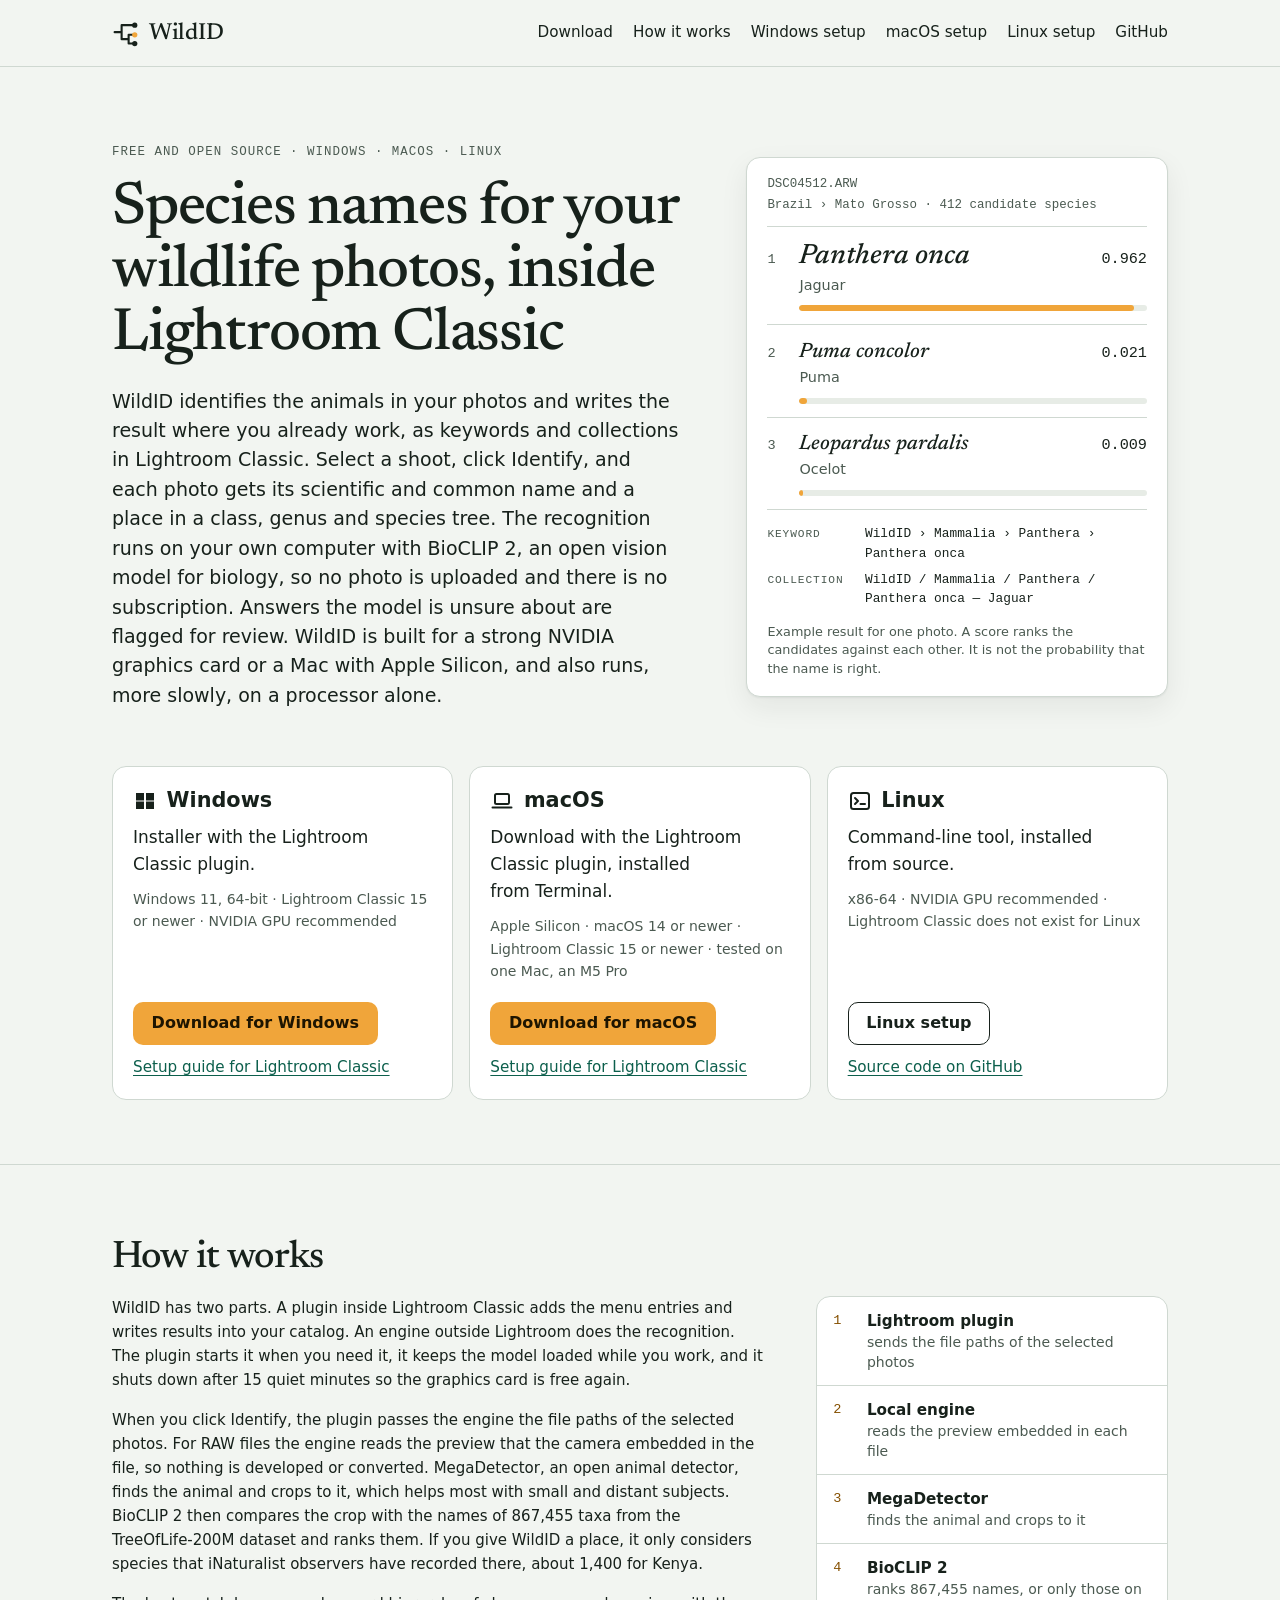
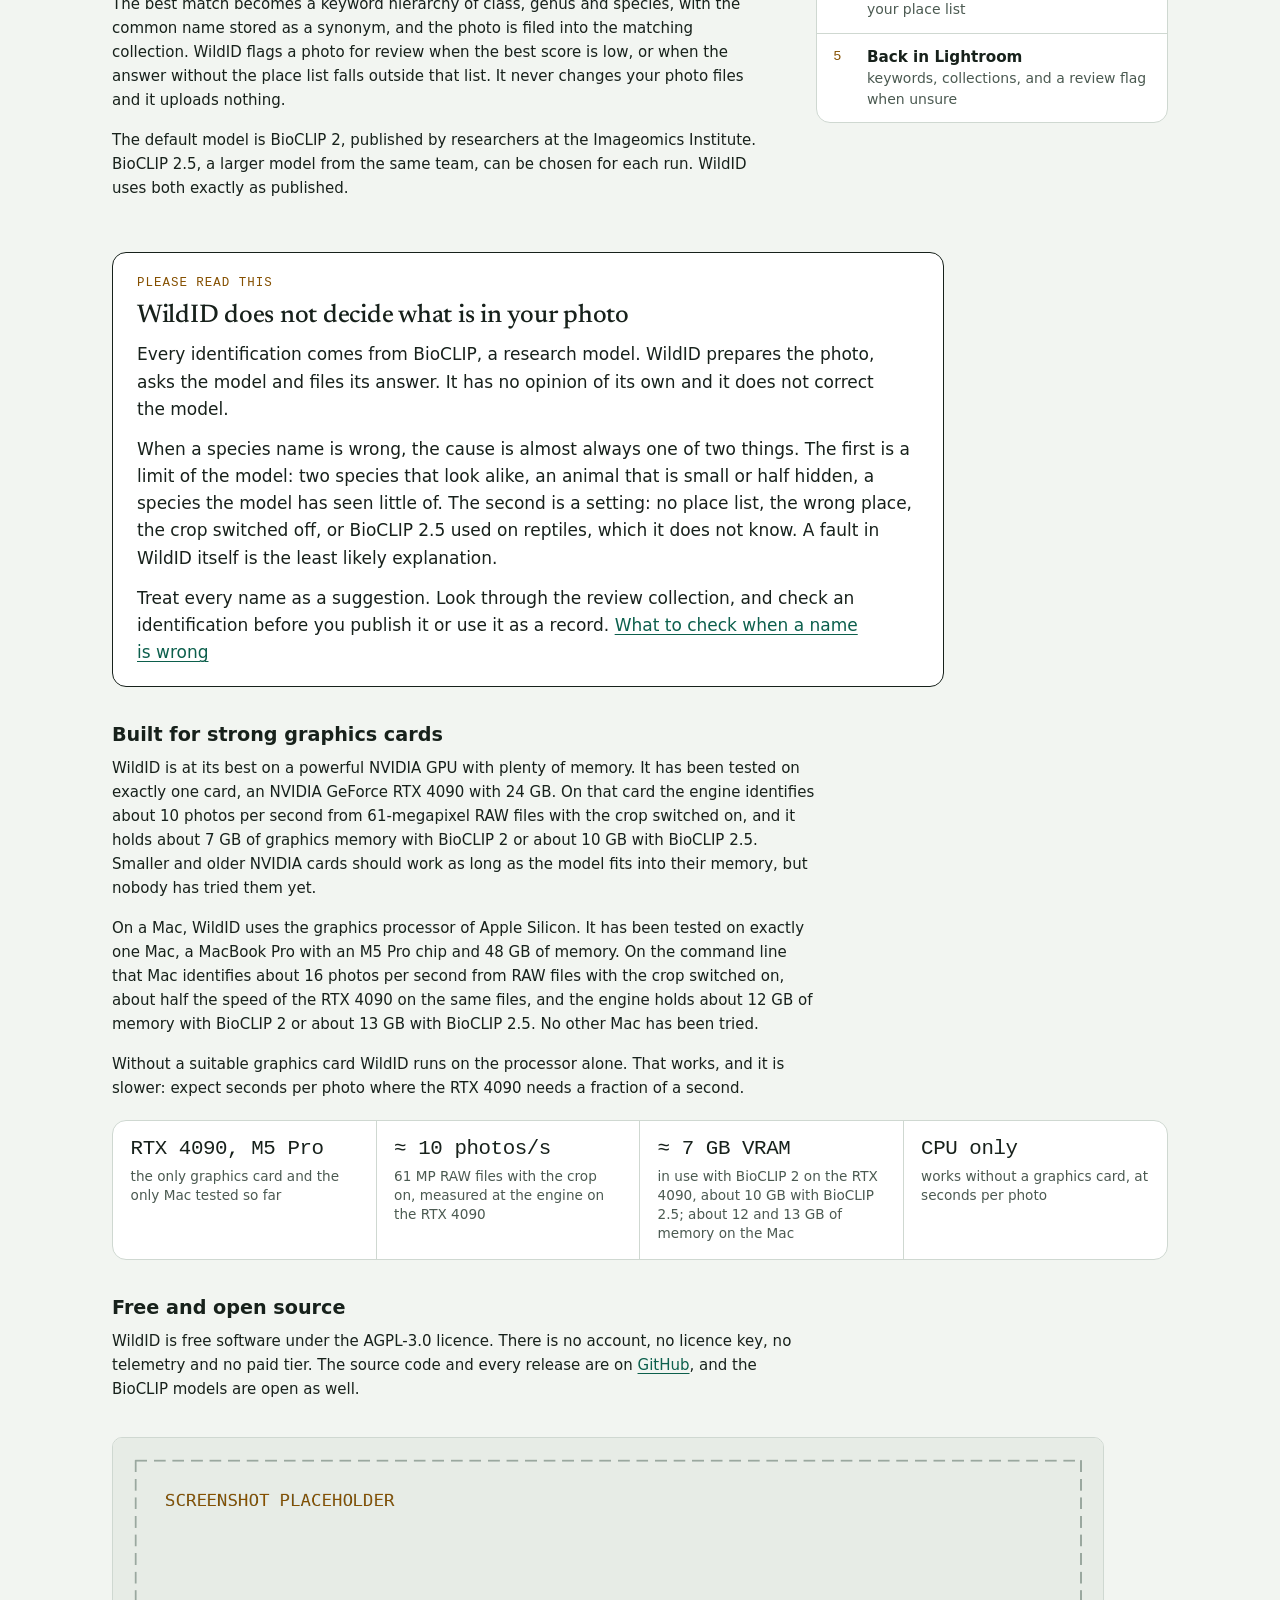
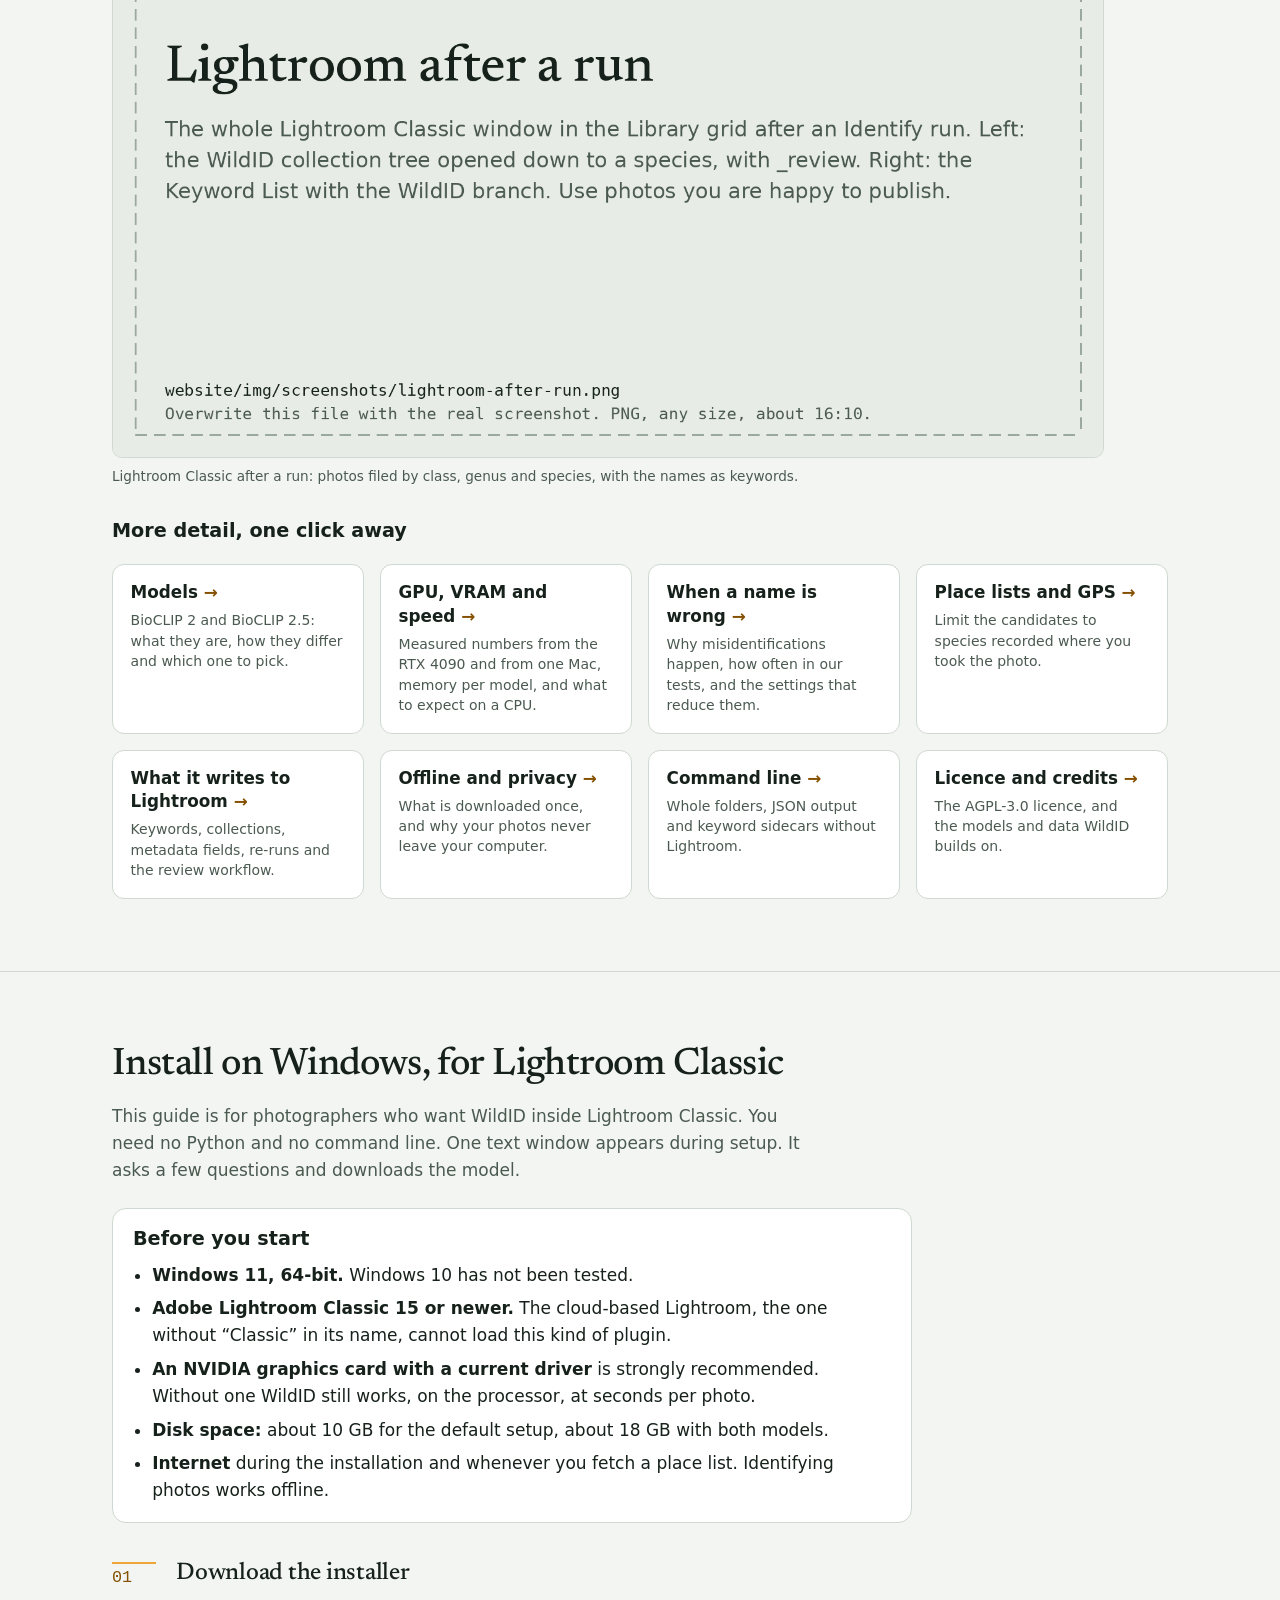
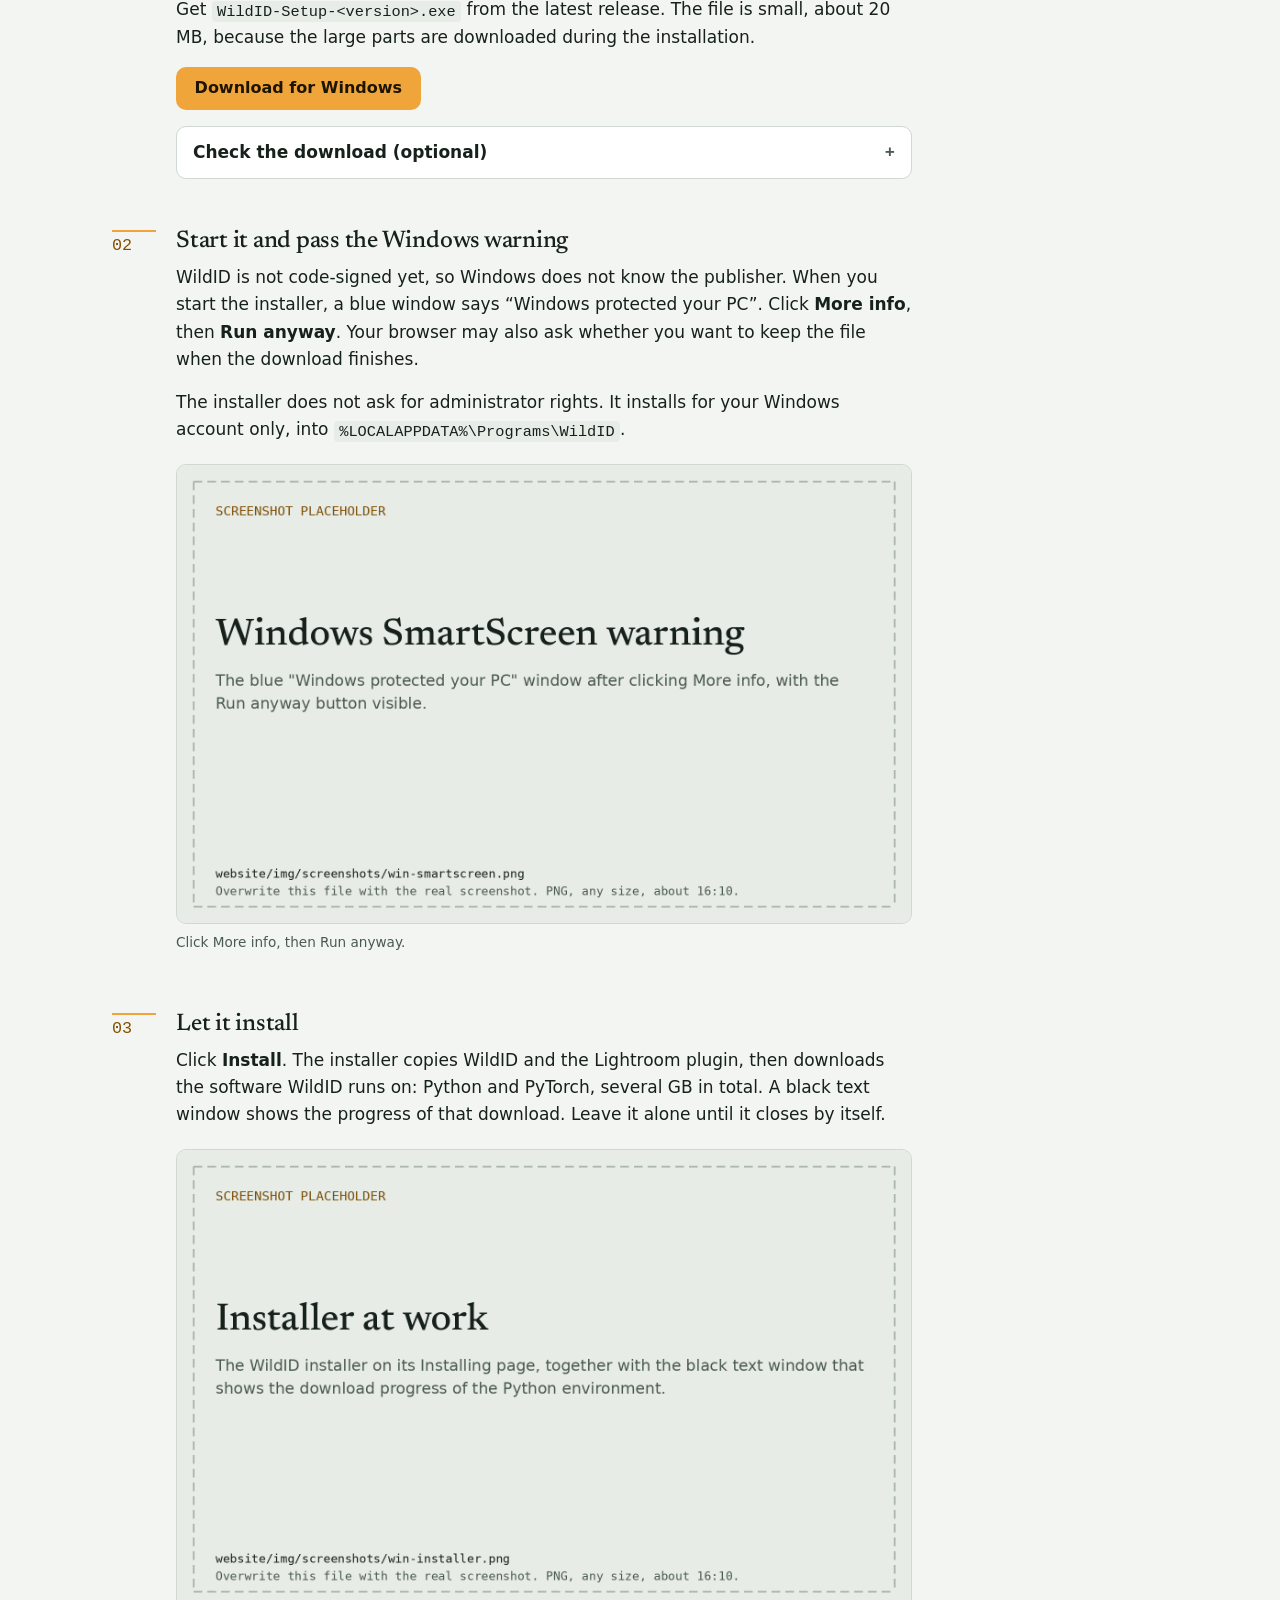
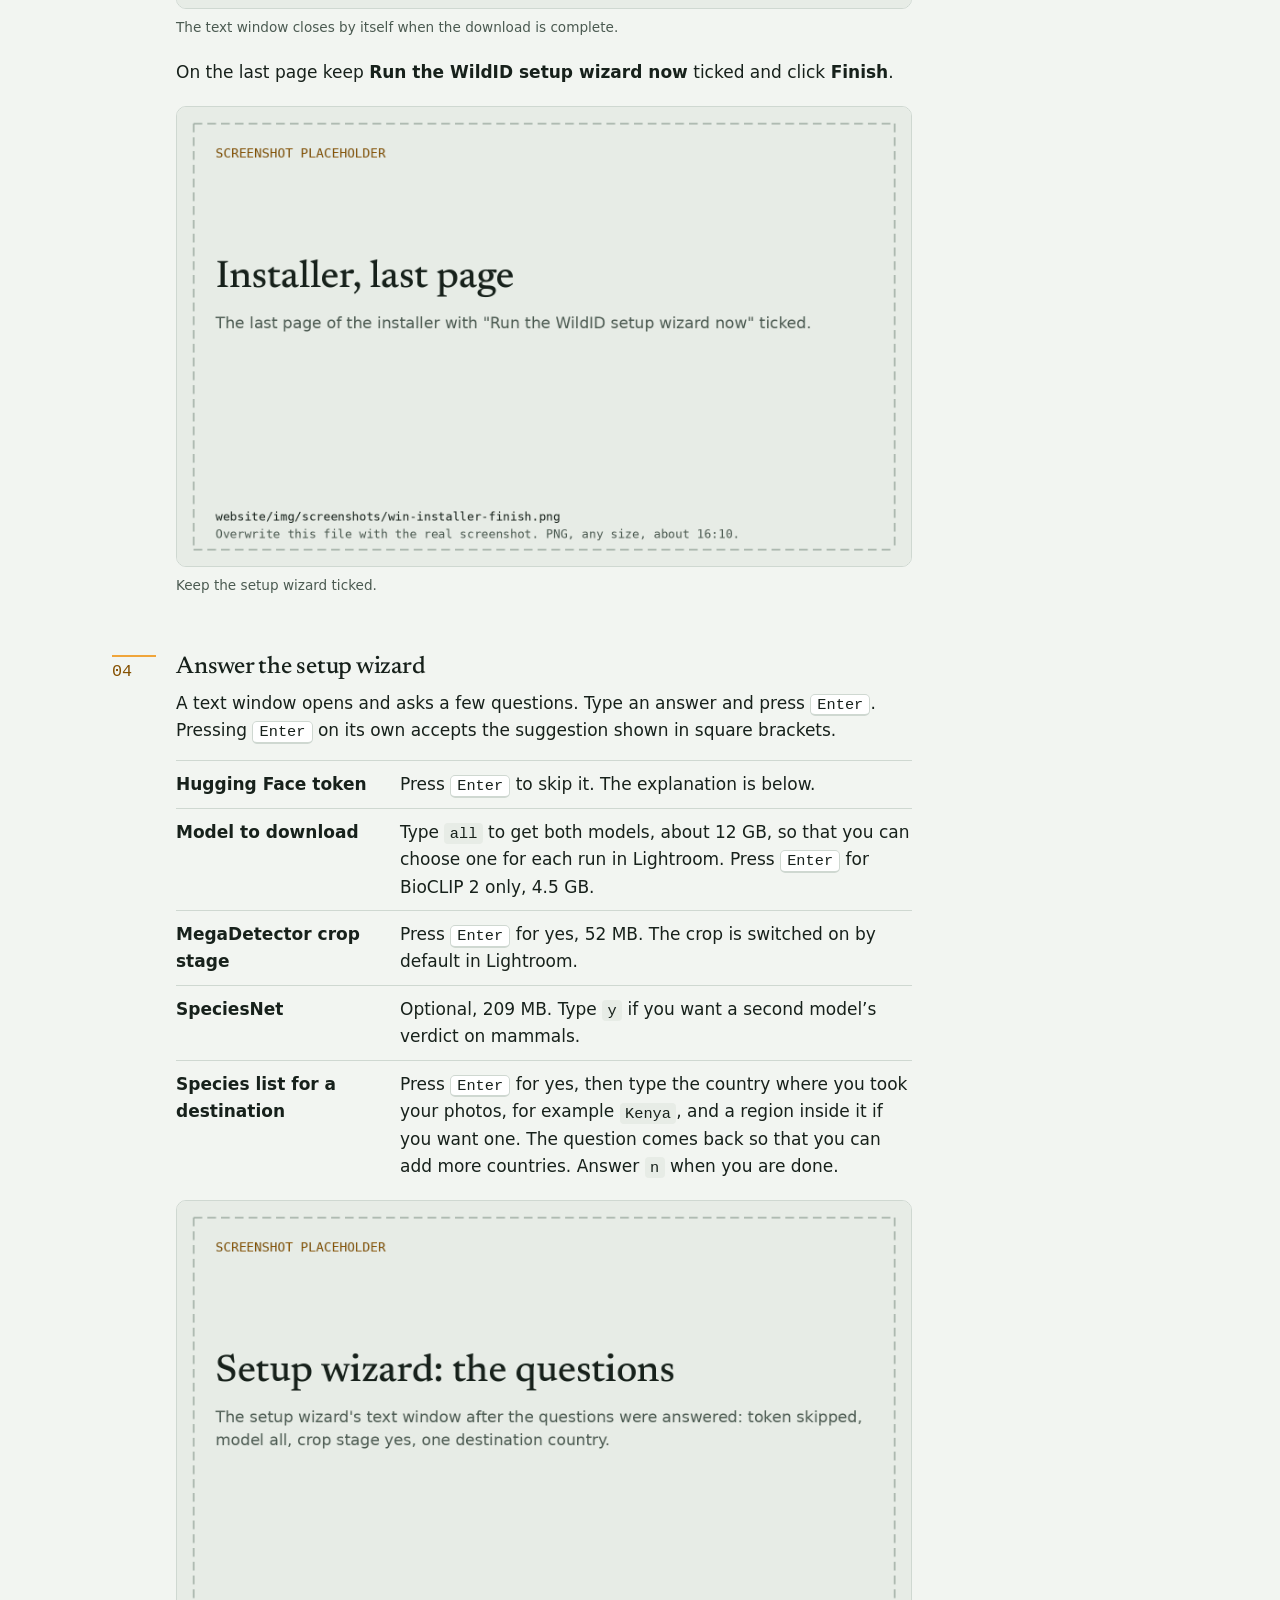
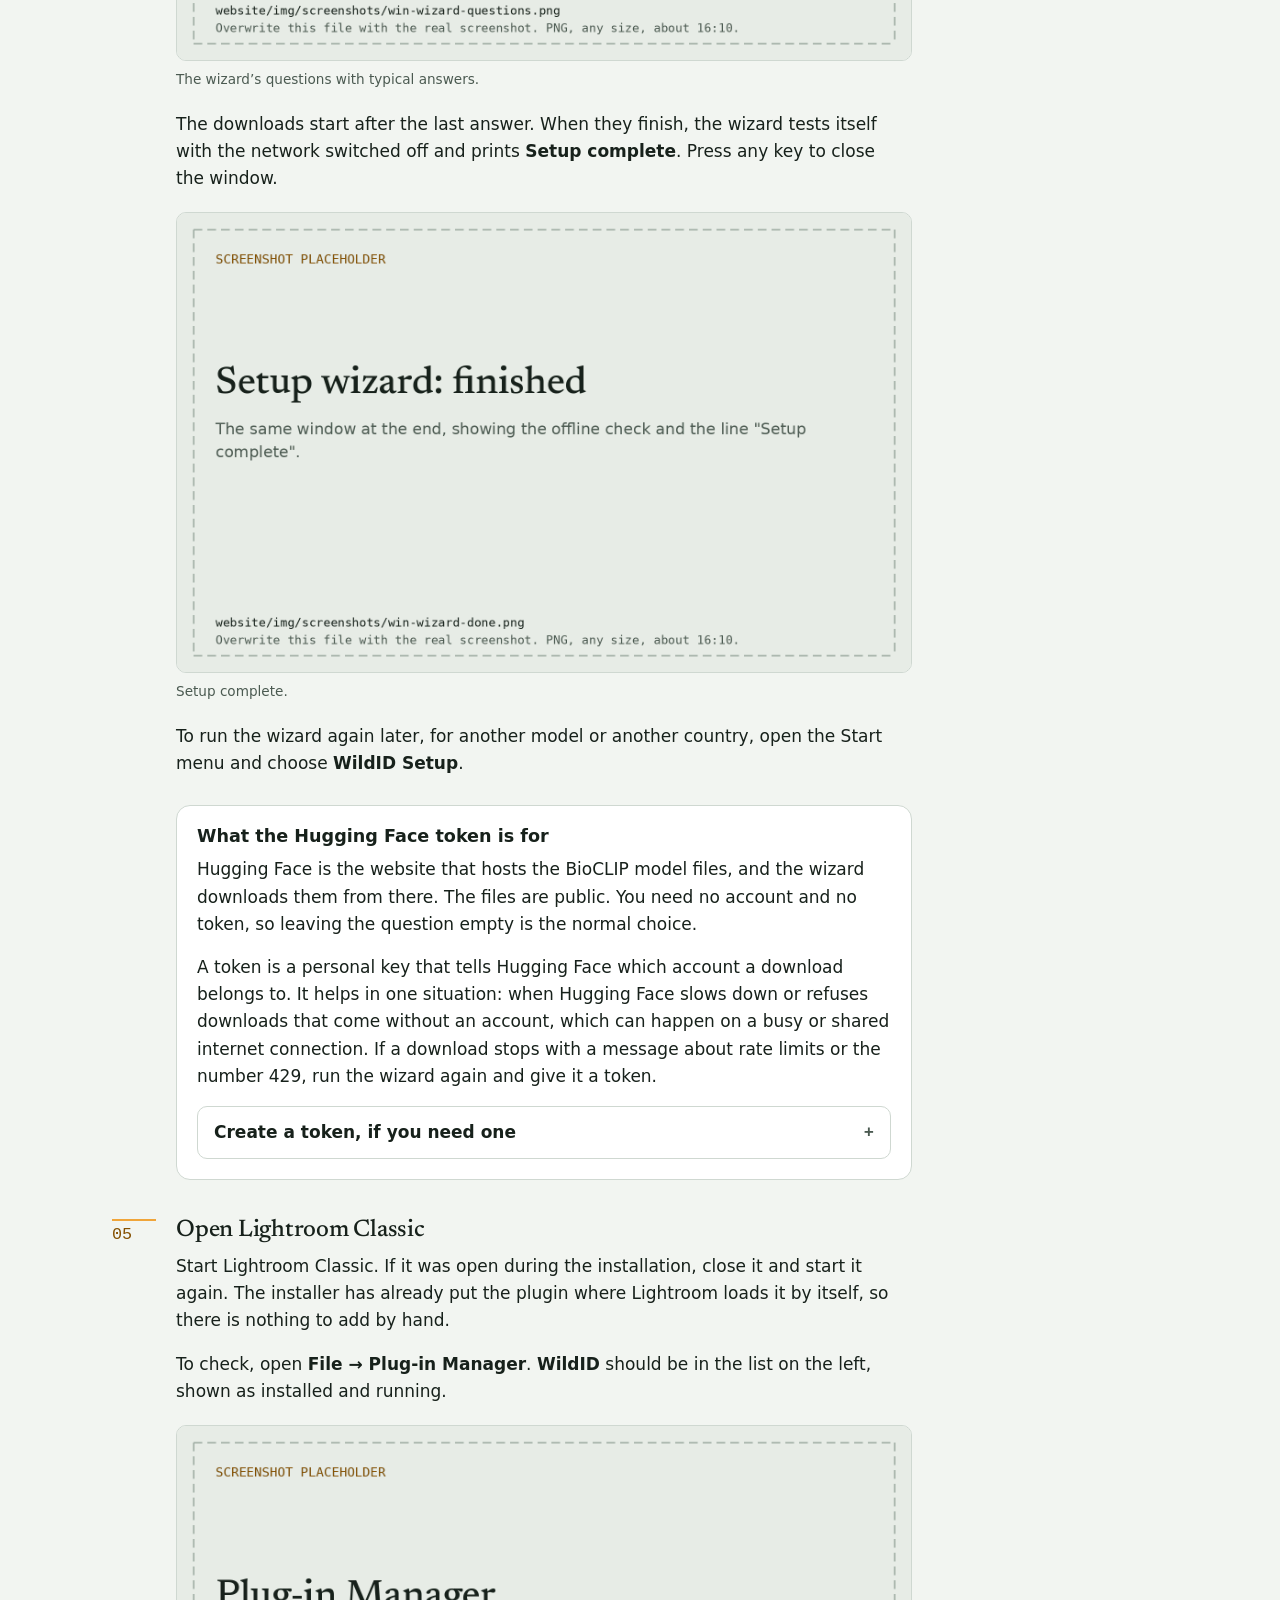
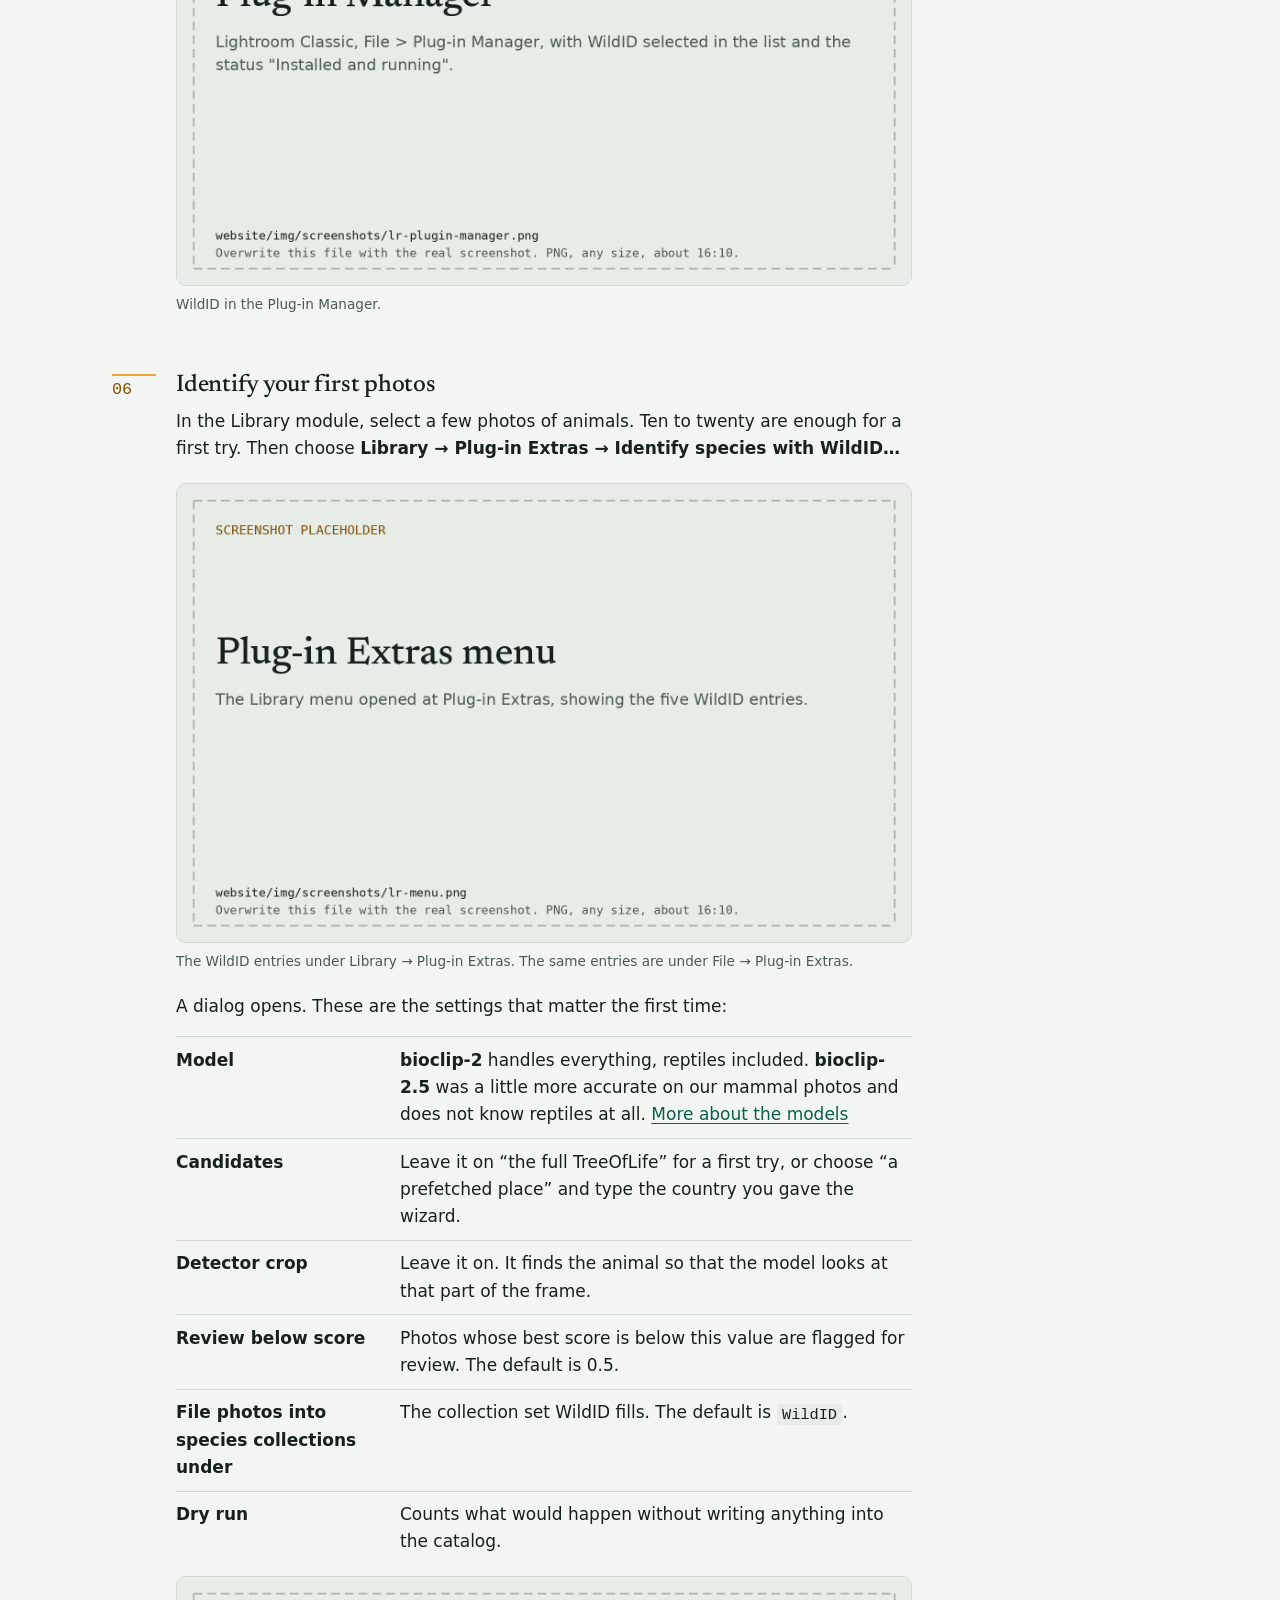
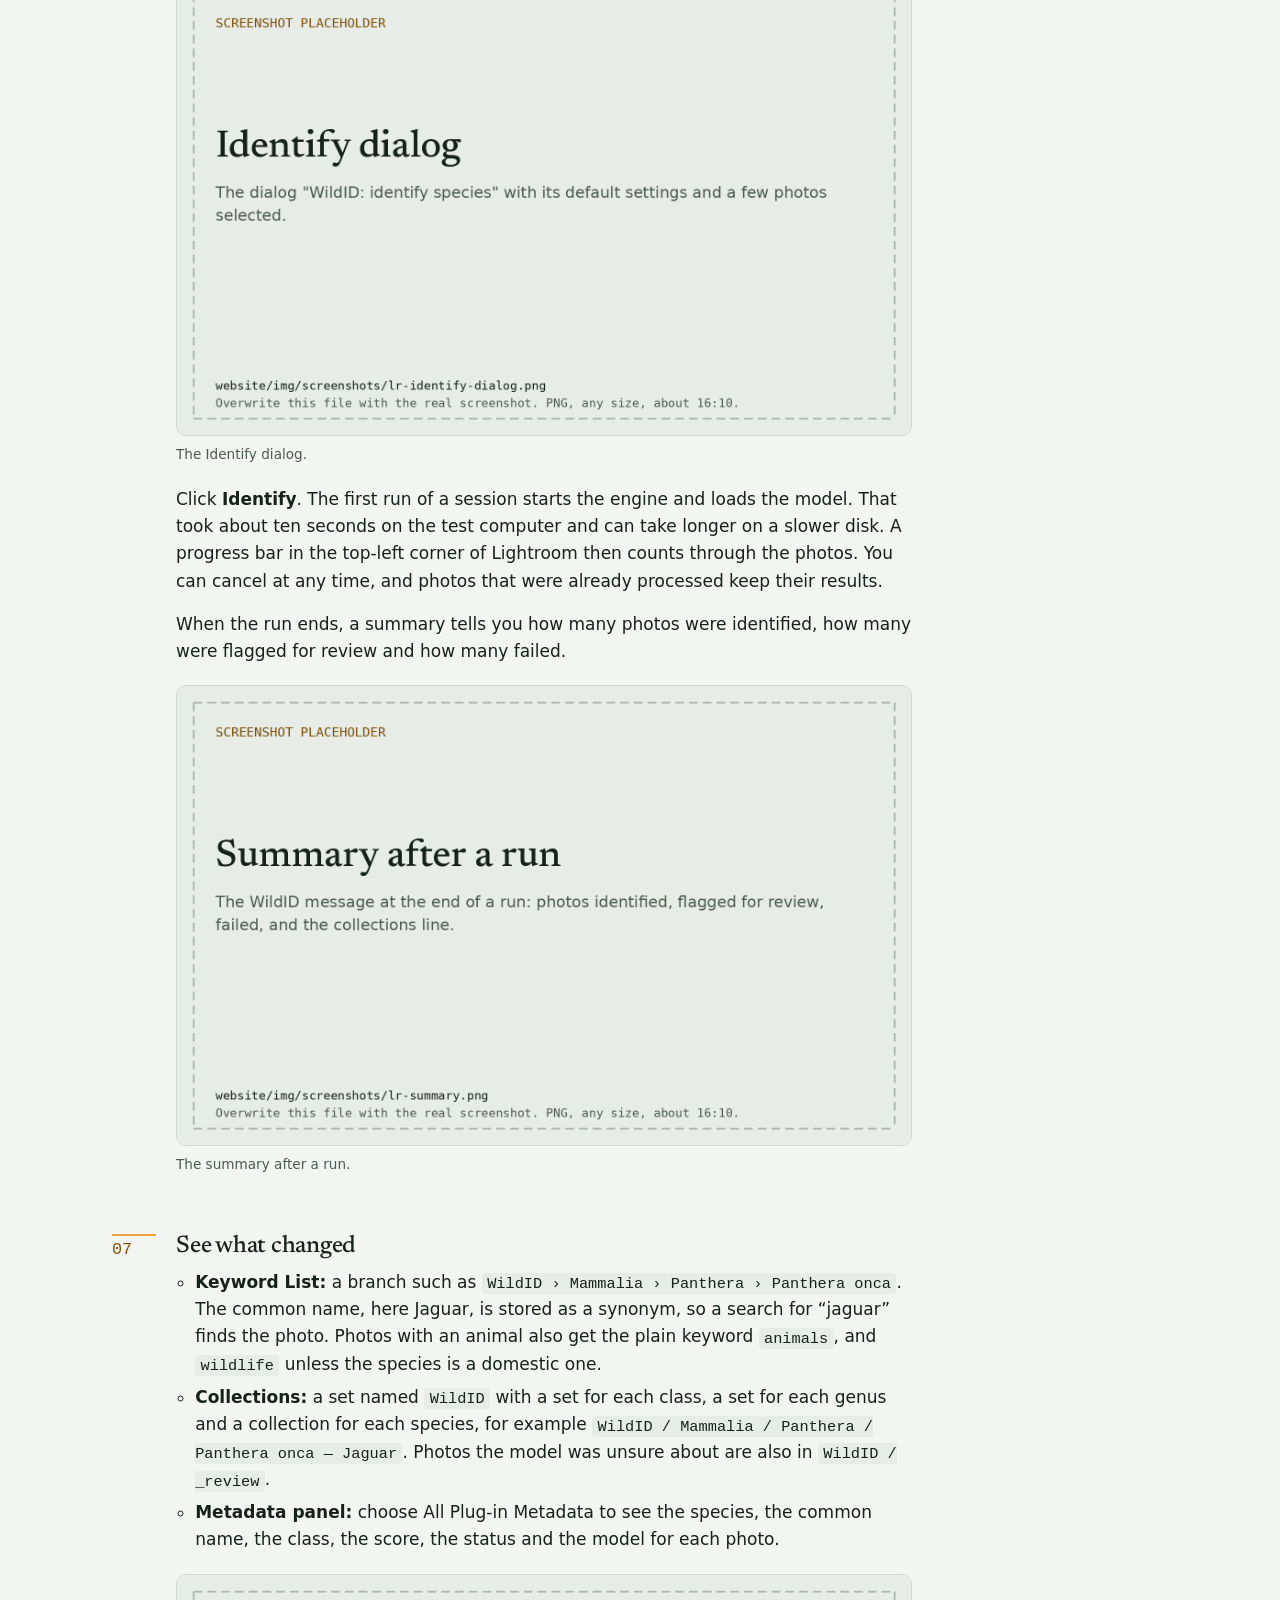
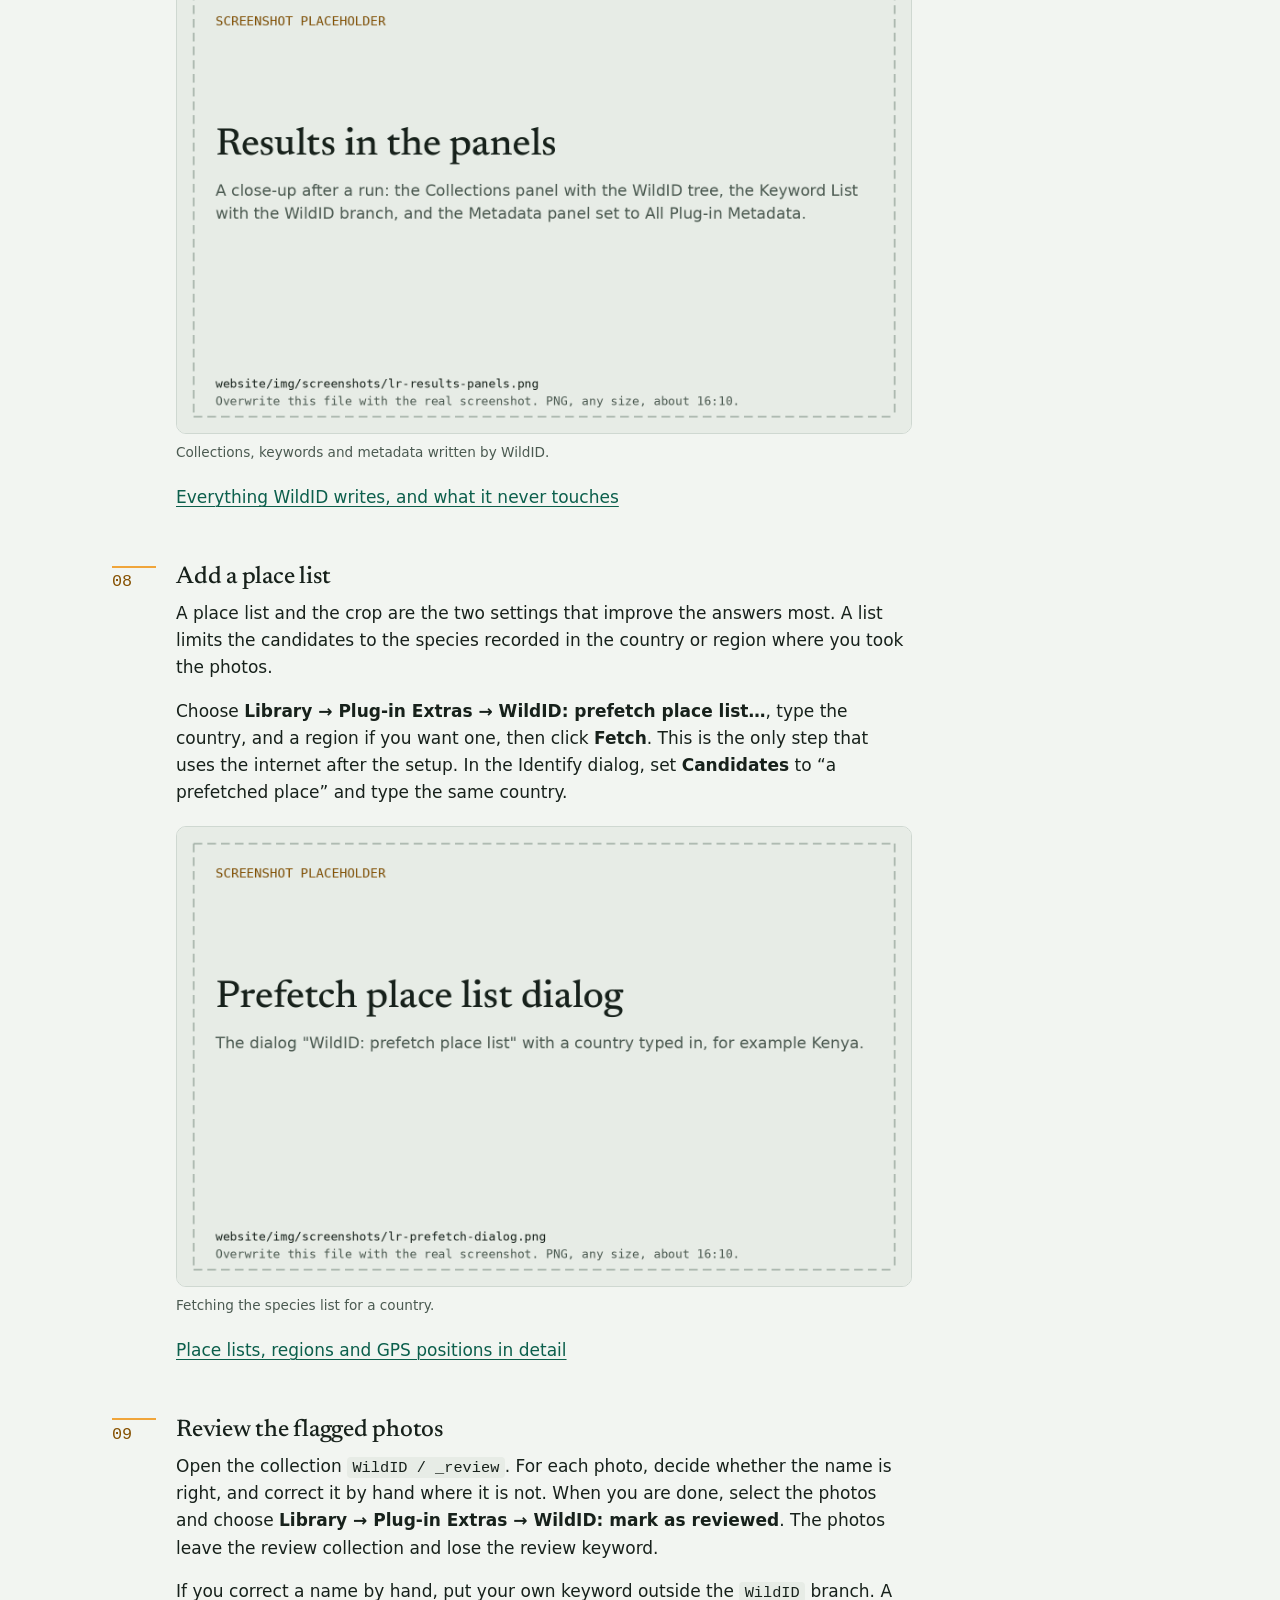
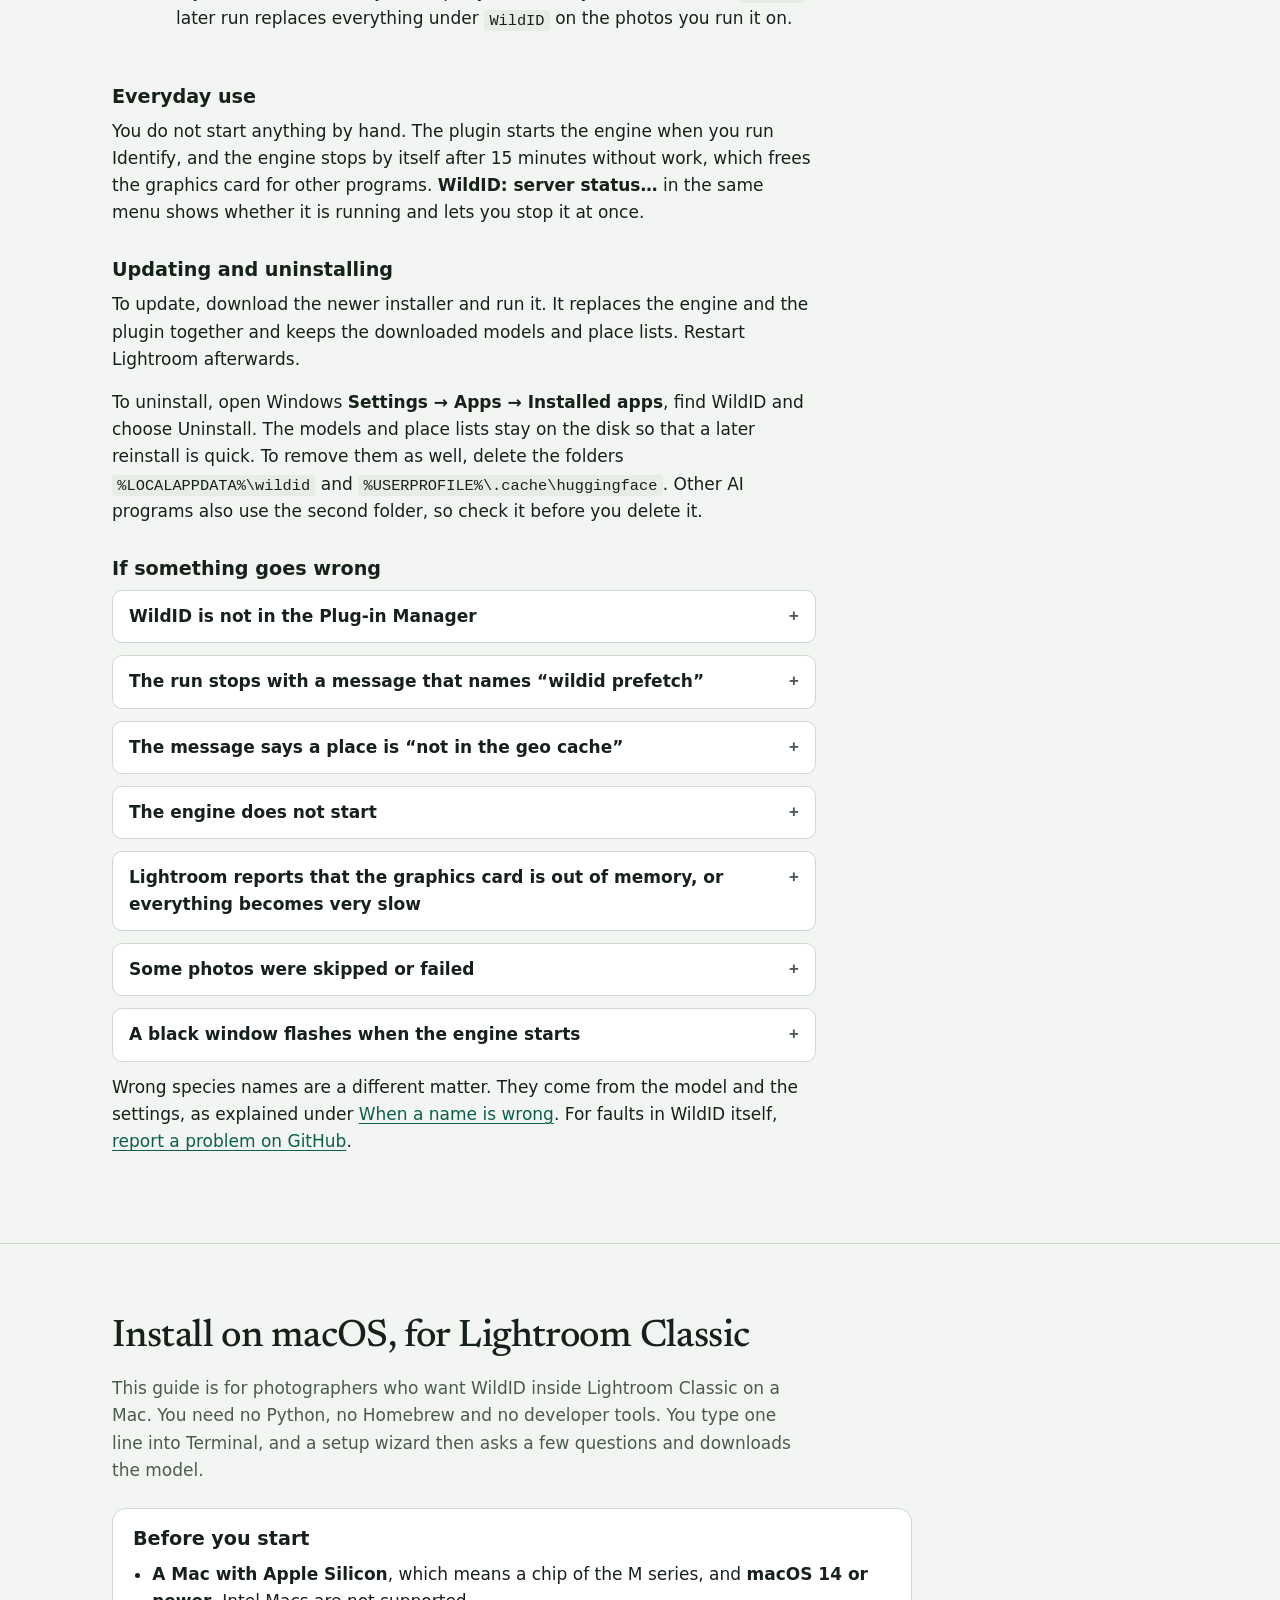
==== website/index.html @ 6bb0a6fd "First commit: WildID 0.3.1 Species identification for wildlife photos, running on the user's own com" ====
<!doctype html>
<html lang="en-GB">
<head>
<meta charset="utf-8">
<meta name="viewport" content="width=device-width, initial-scale=1, viewport-fit=cover">
<title>WildID: AI species identification for Lightroom Classic</title>
<meta name="description" content="Free, open-source plugin that names the animals in your wildlife photos inside Lightroom Classic. BioCLIP 2 runs on your own GPU. For Windows, macOS and Linux.">
<link rel="canonical" href="https://WILDID-SITE-URL.invalid/">
<meta name="theme-color" content="#f2f5f1" media="(prefers-color-scheme: light)">
<meta name="theme-color" content="#101512" media="(prefers-color-scheme: dark)">
<meta property="og:type" content="website">
<meta property="og:site_name" content="WildID">
<meta property="og:title" content="WildID: species names for your wildlife photos, inside Lightroom Classic">
<meta property="og:description" content="Free, open-source plugin that names the animals in your wildlife photos inside Lightroom Classic. BioCLIP 2 runs on your own GPU. For Windows, macOS and Linux.">
<meta property="og:url" content="https://WILDID-SITE-URL.invalid/">
<meta property="og:image" content="https://WILDID-SITE-URL.invalid/img/og-image.png">
<meta property="og:image:width" content="1200">
<meta property="og:image:height" content="630">
<meta property="og:image:alt" content="WildID: species names for your wildlife photos, inside Lightroom Classic">
<meta name="twitter:card" content="summary_large_image">
<link rel="icon" href="favicon.svg" type="image/svg+xml">
<link rel="preload" href="fonts/newsreader-latin-500-normal.woff2" as="font" type="font/woff2" crossorigin>
<link rel="stylesheet" href="css/site.css">
<script type="application/ld+json">{"@context":"https://schema.org","@type":"SoftwareApplication","name":"WildID","description":"Free, open-source plugin that names the animals in your wildlife photos inside Lightroom Classic. BioCLIP 2 runs on your own GPU. For Windows, macOS and Linux.","url":"https://WILDID-SITE-URL.invalid/","image":"https://WILDID-SITE-URL.invalid/img/og-image.png","applicationCategory":"MultimediaApplication","applicationSubCategory":"Plug-in for Adobe Lightroom Classic","operatingSystem":"Windows 11, macOS 14 or newer on Apple Silicon, Linux","softwareRequirements":"Adobe Lightroom Classic 15 or newer for the plug-in. On a PC an NVIDIA graphics card is recommended. A Mac needs Apple Silicon.","offers":{"@type":"Offer","price":"0","priceCurrency":"USD"},"isAccessibleForFree":true,"license":"https://www.gnu.org/licenses/agpl-3.0.html","downloadUrl":"https://github.com/Trogious/wildid/releases/latest","sameAs":"https://github.com/Trogious/wildid"}</script>
</head>
<body>
<a class="skip" href="#main">Skip to content</a>
<header class="site-header">
  <div class="wrap">
    <a class="brand" href="index.html" aria-label="WildID home">
      <svg viewBox="0 0 32 32" aria-hidden="true" focusable="false"><g fill="none" stroke="currentColor" stroke-width="2.4" stroke-linecap="round" stroke-linejoin="round"><path d="M3 15h8M11 7v16M11 7h14M11 23h8M19 18v10M19 18h6M19 28h6"/></g><circle cx="26" cy="7" r="3" fill="currentColor"/><circle class="tip" cx="26" cy="18" r="3"/><circle cx="26" cy="28" r="3" fill="currentColor"/></svg>
      WildID
    </a>
    <nav class="site-nav" aria-label="Main">
      <ul>
        <li><a href="#download">Download</a></li>
        <li><a href="#how-it-works">How it works</a></li>
        <li><a href="#windows-setup">Windows setup</a></li>
        <li><a href="#macos-setup">macOS setup</a></li>
        <li><a href="#linux-setup">Linux setup</a></li>
        <li><a href="https://github.com/Trogious/wildid">GitHub</a></li>
      </ul>
    </nav>
  </div>
</header>
<main id="main">
<section class="hero">
  <div class="wrap hero-grid">
    <div>
      <p class="eyebrow">Free and open source · Windows · macOS · Linux</p>
      <h1>Species names for your wildlife photos, inside Lightroom Classic</h1>
      <p class="lede">WildID identifies the animals in your photos and writes the result where you already work, as keywords and collections in Lightroom Classic. Select a shoot, click Identify, and each photo gets its scientific and common name and a place in a class, genus and species tree. The recognition runs on your own computer with BioCLIP&nbsp;2, an open vision model for biology, so no photo is uploaded and there is no subscription. Answers the model is unsure about are flagged for review. WildID is built for a strong NVIDIA graphics card or a Mac with Apple Silicon, and also runs, more slowly, on a processor alone.</p>
    </div>
    <figure class="plate">
      <div class="plate-head"><span>DSC04512.ARW</span><span>Brazil › Mato Grosso · 412 candidate species</span></div>
      <ol>
        <li><span class="rank">1</span><span class="taxon"><i class="binomial">Panthera onca</i><span class="common">Jaguar</span></span><span class="score">0.962</span><span class="bar" aria-hidden="true"><span style="--v:0.962"></span></span></li>
        <li><span class="rank">2</span><span class="taxon"><i class="binomial">Puma concolor</i><span class="common">Puma</span></span><span class="score">0.021</span><span class="bar" aria-hidden="true"><span style="--v:0.021"></span></span></li>
        <li><span class="rank">3</span><span class="taxon"><i class="binomial">Leopardus pardalis</i><span class="common">Ocelot</span></span><span class="score">0.009</span><span class="bar" aria-hidden="true"><span style="--v:0.009"></span></span></li>
      </ol>
      <dl class="paths">
        <div><dt>Keyword</dt><dd>WildID › Mammalia › Panthera › Panthera onca</dd></div>
        <div><dt>Collection</dt><dd>WildID / Mammalia / Panthera / Panthera onca — Jaguar</dd></div>
      </dl>
      <figcaption>Example result for one photo. A score ranks the candidates against each other. It is not the probability that the name is right.</figcaption>
    </figure>
  </div>
</section>

<section class="downloads" id="download" aria-labelledby="download-h">
  <div class="wrap">
    <h2 id="download-h" class="visually-hidden">Download WildID</h2>
    <div class="os-grid">
      <article class="os-card">
        <h3><svg viewBox="0 0 24 24" aria-hidden="true" focusable="false"><path fill="currentColor" d="M3 4h8v7.5H3zM13 4h8v7.5h-8zM3 12.5h8V20H3zM13 12.5h8V20h-8z"/></svg>Windows</h3>
        <p>Installer with the Lightroom Classic plugin.</p>
        <p class="meta">Windows 11, 64-bit · Lightroom Classic 15 or newer · NVIDIA GPU recommended</p>
        <p class="actions"><a class="btn btn-primary" href="https://github.com/Trogious/wildid/releases/latest">Download for Windows</a></p>
        <p class="also"><a href="#windows-setup">Setup guide for Lightroom Classic</a></p>
      </article>
      <article class="os-card">
        <h3><svg viewBox="0 0 24 24" fill="none" stroke="currentColor" stroke-width="2" stroke-linecap="round" stroke-linejoin="round" aria-hidden="true" focusable="false"><rect x="5" y="5" width="14" height="10" rx="1.5"/><path d="M2.5 18.5h19"/></svg>macOS</h3>
        <p>Download with the Lightroom Classic plugin, installed from Terminal.</p>
        <p class="meta">Apple Silicon · macOS 14 or newer · Lightroom Classic 15 or newer · tested on one Mac, an M5 Pro</p>
        <p class="actions"><a class="btn btn-primary" href="https://github.com/Trogious/wildid/releases/latest">Download for macOS</a></p>
        <p class="also"><a href="#macos-setup">Setup guide for Lightroom Classic</a></p>
      </article>
      <article class="os-card">
        <h3><svg viewBox="0 0 24 24" fill="none" stroke="currentColor" stroke-width="2" stroke-linecap="round" stroke-linejoin="round" aria-hidden="true" focusable="false"><rect x="3" y="4" width="18" height="16" rx="2.5"/><path d="M7 9l3 3-3 3M12.5 15H17"/></svg>Linux</h3>
        <p>Command-line tool, installed from source.</p>
        <p class="meta">x86-64 · NVIDIA GPU recommended · Lightroom Classic does not exist for Linux</p>
        <p class="actions"><a class="btn btn-secondary" href="#linux-setup">Linux setup</a></p>
        <p class="also"><a href="https://github.com/Trogious/wildid">Source code on GitHub</a></p>
      </article>
    </div>
  </div>
</section>

<section class="section" id="how-it-works" aria-labelledby="how-h">
  <div class="wrap">
    <h2 id="how-h">How it works</h2>
    <div class="how-grid">
      <div class="prose small">
        <p>WildID has two parts. A plugin inside Lightroom Classic adds the menu entries and writes results into your catalog. An engine outside Lightroom does the recognition. The plugin starts it when you need it, it keeps the model loaded while you work, and it shuts down after 15 quiet minutes so the graphics card is free again.</p>
        <p>When you click Identify, the plugin passes the engine the file paths of the selected photos. For RAW files the engine reads the preview that the camera embedded in the file, so nothing is developed or converted. MegaDetector, an open animal detector, finds the animal and crops to it, which helps most with small and distant subjects. BioCLIP&nbsp;2 then compares the crop with the names of 867,455 taxa from the TreeOfLife-200M dataset and ranks them. If you give WildID a place, it only considers species that iNaturalist observers have recorded there, about 1,400 for Kenya.</p>
        <p>The best match becomes a keyword hierarchy of class, genus and species, with the common name stored as a synonym, and the photo is filed into the matching collection. WildID flags a photo for review when the best score is low, or when the answer without the place list falls outside that list. It never changes your photo files and it uploads nothing.</p>
        <p>The default model is BioCLIP&nbsp;2, published by researchers at the Imageomics Institute. BioCLIP&nbsp;2.5, a larger model from the same team, can be chosen for each run. WildID uses both exactly as published.</p>
      </div>
      <ol class="pipeline" aria-label="The steps of one identification">
        <li><span><b>Lightroom plugin</b>sends the file paths of the selected photos</span></li>
        <li><span><b>Local engine</b>reads the preview embedded in each file</span></li>
        <li><span><b>MegaDetector</b>finds the animal and crops to it</span></li>
        <li><span><b>BioCLIP 2</b>ranks 867,455 names, or only those on your place list</span></li>
        <li><span><b>Back in Lightroom</b>keywords, collections, and a review flag when unsure</span></li>
      </ol>
    </div>

    <div class="notice">
      <span class="tag">Please read this</span>
      <h3>WildID does not decide what is in your photo</h3>
      <p>Every identification comes from BioCLIP, a research model. WildID prepares the photo, asks the model and files its answer. It has no opinion of its own and it does not correct the model.</p>
      <p>When a species name is wrong, the cause is almost always one of two things. The first is a limit of the model: two species that look alike, an animal that is small or half hidden, a species the model has seen little of. The second is a setting: no place list, the wrong place, the crop switched off, or BioCLIP&nbsp;2.5 used on reptiles, which it does not know. A fault in WildID itself is the least likely explanation.</p>
      <p>Treat every name as a suggestion. Look through the review collection, and check an identification before you publish it or use it as a record. <a href="accuracy.html">What to check when a name is wrong</a></p>
    </div>

    <div class="prose small">
      <h3>Built for strong graphics cards</h3>
      <p>WildID is at its best on a powerful NVIDIA GPU with plenty of memory. It has been tested on exactly one card, an NVIDIA GeForce RTX 4090 with 24 GB. On that card the engine identifies about 10 photos per second from 61-megapixel RAW files with the crop switched on, and it holds about 7 GB of graphics memory with BioCLIP&nbsp;2 or about 10 GB with BioCLIP&nbsp;2.5. Smaller and older NVIDIA cards should work as long as the model fits into their memory, but nobody has tried them yet.</p>
      <p>On a Mac, WildID uses the graphics processor of Apple Silicon. It has been tested on exactly one Mac, a MacBook Pro with an M5 Pro chip and 48 GB of memory. On the command line that Mac identifies about 16 photos per second from RAW files with the crop switched on, about half the speed of the RTX 4090 on the same files, and the engine holds about 12 GB of memory with BioCLIP&nbsp;2 or about 13 GB with BioCLIP&nbsp;2.5. No other Mac has been tried.</p>
      <p>Without a suitable graphics card WildID runs on the processor alone. That works, and it is slower: expect seconds per photo where the RTX 4090 needs a fraction of a second.</p>
    </div>
    <dl class="stats">
      <div><dt>RTX 4090, M5 Pro</dt><dd>the only graphics card and the only Mac tested so far</dd></div>
      <div><dt>≈ 10 photos/s</dt><dd>61 MP RAW files with the crop on, measured at the engine on the RTX 4090</dd></div>
      <div><dt>≈ 7 GB VRAM</dt><dd>in use with BioCLIP 2 on the RTX 4090, about 10 GB with BioCLIP 2.5; about 12 and 13 GB of memory on the Mac</dd></div>
      <div><dt>CPU only</dt><dd>works without a graphics card, at seconds per photo</dd></div>
    </dl>

    <div class="prose small">
      <h3>Free and open source</h3>
      <p>WildID is free software under the AGPL-3.0 licence. There is no account, no licence key, no telemetry and no paid tier. The source code and every release are on <a href="https://github.com/Trogious/wildid">GitHub</a>, and the BioCLIP models are open as well.</p>
    </div>

    <figure class="shot shot-wide">
      <img src="img/screenshots/lightroom-after-run.png" width="1600" height="1000" loading="lazy" decoding="async" alt="Lightroom Classic after a WildID run: the WildID collection tree with class, genus and species, and the species keywords on the selected photo">
      <figcaption>Lightroom Classic after a run: photos filed by class, genus and species, with the names as keywords.</figcaption>
    </figure>

    <h3 id="details-h">More detail, one click away</h3>
    <ul class="more-grid" aria-labelledby="details-h">
      <li><a class="more-card" href="models.html"><h4>Models</h4><p>BioCLIP 2 and BioCLIP 2.5: what they are, how they differ and which one to pick.</p></a></li>
      <li><a class="more-card" href="hardware.html"><h4>GPU, VRAM and speed</h4><p>Measured numbers from the RTX 4090 and from one Mac, memory per model, and what to expect on a CPU.</p></a></li>
      <li><a class="more-card" href="accuracy.html"><h4>When a name is wrong</h4><p>Why misidentifications happen, how often in our tests, and the settings that reduce them.</p></a></li>
      <li><a class="more-card" href="places.html"><h4>Place lists and GPS</h4><p>Limit the candidates to species recorded where you took the photo.</p></a></li>
      <li><a class="more-card" href="lightroom.html"><h4>What it writes to Lightroom</h4><p>Keywords, collections, metadata fields, re-runs and the review workflow.</p></a></li>
      <li><a class="more-card" href="privacy.html"><h4>Offline and privacy</h4><p>What is downloaded once, and why your photos never leave your computer.</p></a></li>
      <li><a class="more-card" href="command-line.html"><h4>Command line</h4><p>Whole folders, JSON output and keyword sidecars without Lightroom.</p></a></li>
      <li><a class="more-card" href="licence.html"><h4>Licence and credits</h4><p>The AGPL-3.0 licence, and the models and data WildID builds on.</p></a></li>
    </ul>
  </div>
</section>

<section class="section" id="windows-setup" aria-labelledby="windows-h">
  <div class="wrap">
    <h2 id="windows-h">Install on Windows, for Lightroom Classic</h2>
    <p class="section-lede">This guide is for photographers who want WildID inside Lightroom Classic. You need no Python and no command line. One text window appears during setup. It asks a few questions and downloads the model.</p>

    <div class="need">
      <h3>Before you start</h3>
      <ul>
        <li><strong>Windows 11, 64-bit.</strong> Windows 10 has not been tested.</li>
        <li><strong>Adobe Lightroom Classic 15 or newer.</strong> The cloud-based Lightroom, the one without &ldquo;Classic&rdquo; in its name, cannot load this kind of plugin.</li>
        <li><strong>An NVIDIA graphics card with a current driver</strong> is strongly recommended. Without one WildID still works, on the processor, at seconds per photo.</li>
        <li><strong>Disk space:</strong> about 10 GB for the default setup, about 18 GB with both models.</li>
        <li><strong>Internet</strong> during the installation and whenever you fetch a place list. Identifying photos works offline.</li>
      </ul>
    </div>

    <ol class="steps">
      <li>
        <h3>Download the installer</h3>
        <p>Get <code>WildID-Setup-&lt;version&gt;.exe</code> from the latest release. The file is small, about 20 MB, because the large parts are downloaded during the installation.</p>
        <p><a class="btn btn-primary" href="https://github.com/Trogious/wildid/releases/latest">Download for Windows</a></p>
        <details>
          <summary>Check the download (optional)</summary>
          <p>Each release lists the SHA-256 checksum of the installer in <code>SHA256SUMS.txt</code>. To compare, open PowerShell in your Downloads folder and run:</p>
          <pre><code>Get-FileHash .\WildID-Setup-*.exe -Algorithm SHA256</code></pre>
          <p>The long value it prints must be the same as the one in <code>SHA256SUMS.txt</code>. Upper and lower case do not matter.</p>
        </details>
      </li>

      <li>
        <h3>Start it and pass the Windows warning</h3>
        <p>WildID is not code-signed yet, so Windows does not know the publisher. When you start the installer, a blue window says &ldquo;Windows protected your PC&rdquo;. Click <strong>More info</strong>, then <strong>Run anyway</strong>. Your browser may also ask whether you want to keep the file when the download finishes.</p>
        <p>The installer does not ask for administrator rights. It installs for your Windows account only, into <code>%LOCALAPPDATA%\Programs\WildID</code>.</p>
        <figure class="shot">
          <img src="img/screenshots/win-smartscreen.png" width="1600" height="1000" loading="lazy" decoding="async" alt="The Windows SmartScreen window with More info opened and the Run anyway button">
          <figcaption>Click More info, then Run anyway.</figcaption>
        </figure>
      </li>

      <li>
        <h3>Let it install</h3>
        <p>Click <strong>Install</strong>. The installer copies WildID and the Lightroom plugin, then downloads the software WildID runs on: Python and PyTorch, several GB in total. A black text window shows the progress of that download. Leave it alone until it closes by itself.</p>
        <figure class="shot">
          <img src="img/screenshots/win-installer.png" width="1600" height="1000" loading="lazy" decoding="async" alt="The WildID installer while it installs the Python environment, with the text window that shows the download progress">
          <figcaption>The text window closes by itself when the download is complete.</figcaption>
        </figure>
        <p>On the last page keep <strong>Run the WildID setup wizard now</strong> ticked and click <strong>Finish</strong>.</p>
        <figure class="shot">
          <img src="img/screenshots/win-installer-finish.png" width="1600" height="1000" loading="lazy" decoding="async" alt="The last page of the WildID installer with the option Run the WildID setup wizard now ticked">
          <figcaption>Keep the setup wizard ticked.</figcaption>
        </figure>
      </li>

      <li>
        <h3>Answer the setup wizard</h3>
        <p>A text window opens and asks a few questions. Type an answer and press <kbd>Enter</kbd>. Pressing <kbd>Enter</kbd> on its own accepts the suggestion shown in square brackets.</p>
        <dl class="options">
          <div><dt>Hugging Face token</dt><dd>Press <kbd>Enter</kbd> to skip it. The explanation is below.</dd></div>
          <div><dt>Model to download</dt><dd>Type <code>all</code> to get both models, about 12 GB, so that you can choose one for each run in Lightroom. Press <kbd>Enter</kbd> for BioCLIP&nbsp;2 only, 4.5 GB.</dd></div>
          <div><dt>MegaDetector crop stage</dt><dd>Press <kbd>Enter</kbd> for yes, 52 MB. The crop is switched on by default in Lightroom.</dd></div>
          <div><dt>SpeciesNet</dt><dd>Optional, 209 MB. Type <code>y</code> if you want a second model&rsquo;s verdict on mammals.</dd></div>
          <div><dt>Species list for a destination</dt><dd>Press <kbd>Enter</kbd> for yes, then type the country where you took your photos, for example <code>Kenya</code>, and a region inside it if you want one. The question comes back so that you can add more countries. Answer <code>n</code> when you are done.</dd></div>
        </dl>
        <figure class="shot">
          <img src="img/screenshots/win-wizard-questions.png" width="1600" height="1000" loading="lazy" decoding="async" alt="The WildID setup wizard in a text window with its questions answered: token skipped, model all, crop stage yes, one destination country">
          <figcaption>The wizard&rsquo;s questions with typical answers.</figcaption>
        </figure>
        <p>The downloads start after the last answer. When they finish, the wizard tests itself with the network switched off and prints <strong>Setup complete</strong>. Press any key to close the window.</p>
        <figure class="shot">
          <img src="img/screenshots/win-wizard-done.png" width="1600" height="1000" loading="lazy" decoding="async" alt="The WildID setup wizard after the downloads, showing the offline check and the line Setup complete">
          <figcaption>Setup complete.</figcaption>
        </figure>
        <p>To run the wizard again later, for another model or another country, open the Start menu and choose <strong>WildID Setup</strong>.</p>

        <div class="aside-box" id="hugging-face-token">
        <h4>What the Hugging Face token is for</h4>
        <p>Hugging Face is the website that hosts the BioCLIP model files, and the wizard downloads them from there. The files are public. You need no account and no token, so leaving the question empty is the normal choice.</p>
        <p>A token is a personal key that tells Hugging Face which account a download belongs to. It helps in one situation: when Hugging Face slows down or refuses downloads that come without an account, which can happen on a busy or shared internet connection. If a download stops with a message about rate limits or the number 429, run the wizard again and give it a token.</p>
        <details>
          <summary>Create a token, if you need one</summary>
          <ol>
            <li>Create a free account at <a href="https://huggingface.co/join">huggingface.co/join</a> and confirm your e-mail address.</li>
            <li>Open <a href="https://huggingface.co/settings/tokens">Settings, Access Tokens</a> and choose <strong>Create new token</strong>.</li>
            <li>Pick the token type <strong>Read</strong>, give it any name, for example WildID, and create it.</li>
            <li>Copy the token. It starts with <code>hf_</code>.</li>
            <li>Start <strong>WildID Setup</strong> from the Start menu. At the token question, right-click in the window to paste, then press <kbd>Enter</kbd>. Nothing appears while you paste. That is intended.</li>
          </ol>
          <p>The token is saved in your Windows user profile and is sent to huggingface.co only. A read token cannot change anything in your account, and you can delete it on the same Hugging Face page at any time.</p>
        </details>
        </div>
      </li>

      <li>
        <h3>Open Lightroom Classic</h3>
        <p>Start Lightroom Classic. If it was open during the installation, close it and start it again. The installer has already put the plugin where Lightroom loads it by itself, so there is nothing to add by hand.</p>
        <p>To check, open <strong>File → Plug-in Manager</strong>. <strong>WildID</strong> should be in the list on the left, shown as installed and running.</p>
        <figure class="shot">
          <img src="img/screenshots/lr-plugin-manager.png" width="1600" height="1000" loading="lazy" decoding="async" alt="The Lightroom Classic Plug-in Manager with WildID in the list, installed and running">
          <figcaption>WildID in the Plug-in Manager.</figcaption>
        </figure>
      </li>

      <li id="first-photos">
        <h3>Identify your first photos</h3>
        <p>In the Library module, select a few photos of animals. Ten to twenty are enough for a first try. Then choose <strong>Library → Plug-in Extras → Identify species with WildID…</strong></p>
        <figure class="shot">
          <img src="img/screenshots/lr-menu.png" width="1600" height="1000" loading="lazy" decoding="async" alt="The Library menu of Lightroom Classic with Plug-in Extras open and the five WildID entries">
          <figcaption>The WildID entries under Library → Plug-in Extras. The same entries are under File → Plug-in Extras.</figcaption>
        </figure>
        <p>A dialog opens. These are the settings that matter the first time:</p>
        <dl class="options">
          <div><dt>Model</dt><dd><strong>bioclip-2</strong> handles everything, reptiles included. <strong>bioclip-2.5</strong> was a little more accurate on our mammal photos and does not know reptiles at all. <a href="models.html">More about the models</a></dd></div>
          <div><dt>Candidates</dt><dd>Leave it on &ldquo;the full TreeOfLife&rdquo; for a first try, or choose &ldquo;a prefetched place&rdquo; and type the country you gave the wizard.</dd></div>
          <div><dt>Detector crop</dt><dd>Leave it on. It finds the animal so that the model looks at that part of the frame.</dd></div>
          <div><dt>Review below score</dt><dd>Photos whose best score is below this value are flagged for review. The default is 0.5.</dd></div>
          <div><dt>File photos into species collections under</dt><dd>The collection set WildID fills. The default is <code>WildID</code>.</dd></div>
          <div><dt>Dry run</dt><dd>Counts what would happen without writing anything into the catalog.</dd></div>
        </dl>
        <figure class="shot">
          <img src="img/screenshots/lr-identify-dialog.png" width="1600" height="1000" loading="lazy" decoding="async" alt="The WildID identify dialog in Lightroom Classic with the model choice, the candidates menu, the crop option and the collection set">
          <figcaption>The Identify dialog.</figcaption>
        </figure>
        <p>Click <strong>Identify</strong>. The first run of a session starts the engine and loads the model. That took about ten seconds on the test computer and can take longer on a slower disk. A progress bar in the top-left corner of Lightroom then counts through the photos. You can cancel at any time, and photos that were already processed keep their results.</p>
        <p>When the run ends, a summary tells you how many photos were identified, how many were flagged for review and how many failed.</p>
        <figure class="shot">
          <img src="img/screenshots/lr-summary.png" width="1600" height="1000" loading="lazy" decoding="async" alt="The WildID summary after a run, with the number of photos identified, flagged for review and failed">
          <figcaption>The summary after a run.</figcaption>
        </figure>
      </li>

      <li>
        <h3>See what changed</h3>
        <ul>
          <li><strong>Keyword List:</strong> a branch such as <code>WildID › Mammalia › Panthera › Panthera onca</code>. The common name, here Jaguar, is stored as a synonym, so a search for &ldquo;jaguar&rdquo; finds the photo. Photos with an animal also get the plain keyword <code>animals</code>, and <code>wildlife</code> unless the species is a domestic one.</li>
          <li><strong>Collections:</strong> a set named <code>WildID</code> with a set for each class, a set for each genus and a collection for each species, for example <code>WildID / Mammalia / Panthera / Panthera onca — Jaguar</code>. Photos the model was unsure about are also in <code>WildID / _review</code>.</li>
          <li><strong>Metadata panel:</strong> choose All Plug-in Metadata to see the species, the common name, the class, the score, the status and the model for each photo.</li>
        </ul>
        <figure class="shot">
          <img src="img/screenshots/lr-results-panels.png" width="1600" height="1000" loading="lazy" decoding="async" alt="Lightroom Classic panels after a run: the WildID collection tree, the Keyword List with the WildID branch and the WildID fields in the Metadata panel">
          <figcaption>Collections, keywords and metadata written by WildID.</figcaption>
        </figure>
        <p><a href="lightroom.html">Everything WildID writes, and what it never touches</a></p>
      </li>

      <li>
        <h3>Add a place list</h3>
        <p>A place list and the crop are the two settings that improve the answers most. A list limits the candidates to the species recorded in the country or region where you took the photos.</p>
        <p>Choose <strong>Library → Plug-in Extras → WildID: prefetch place list…</strong>, type the country, and a region if you want one, then click <strong>Fetch</strong>. This is the only step that uses the internet after the setup. In the Identify dialog, set <strong>Candidates</strong> to &ldquo;a prefetched place&rdquo; and type the same country.</p>
        <figure class="shot">
          <img src="img/screenshots/lr-prefetch-dialog.png" width="1600" height="1000" loading="lazy" decoding="async" alt="The WildID prefetch place list dialog with a country typed in and the Fetch button">
          <figcaption>Fetching the species list for a country.</figcaption>
        </figure>
        <p><a href="places.html">Place lists, regions and GPS positions in detail</a></p>
      </li>

      <li>
        <h3>Review the flagged photos</h3>
        <p>Open the collection <code>WildID / _review</code>. For each photo, decide whether the name is right, and correct it by hand where it is not. When you are done, select the photos and choose <strong>Library → Plug-in Extras → WildID: mark as reviewed</strong>. The photos leave the review collection and lose the review keyword.</p>
        <p>If you correct a name by hand, put your own keyword outside the <code>WildID</code> branch. A later run replaces everything under <code>WildID</code> on the photos you run it on.</p>
      </li>
    </ol>

    <div class="prose">
      <h3>Everyday use</h3>
      <p>You do not start anything by hand. The plugin starts the engine when you run Identify, and the engine stops by itself after 15 minutes without work, which frees the graphics card for other programs. <strong>WildID: server status…</strong> in the same menu shows whether it is running and lets you stop it at once.</p>

      <h3>Updating and uninstalling</h3>
      <p>To update, download the newer installer and run it. It replaces the engine and the plugin together and keeps the downloaded models and place lists. Restart Lightroom afterwards.</p>
      <p>To uninstall, open Windows <strong>Settings → Apps → Installed apps</strong>, find WildID and choose Uninstall. The models and place lists stay on the disk so that a later reinstall is quick. To remove them as well, delete the folders <code>%LOCALAPPDATA%\wildid</code> and <code>%USERPROFILE%\.cache\huggingface</code>. Other AI programs also use the second folder, so check it before you delete it.</p>

      <h3 id="windows-trouble">If something goes wrong</h3>
      <details>
        <summary>WildID is not in the Plug-in Manager</summary>
        <p>Restart Lightroom Classic. If WildID is still missing, check that the folder <code>%APPDATA%\Adobe\Lightroom\Modules\wildid.lrplugin</code> exists. You can also add that folder by hand with the Add button in the Plug-in Manager. If the Plug-in Manager says the plugin needs a newer version, update Lightroom Classic to version 15 or later.</p>
      </details>
      <details>
        <summary>The run stops with a message that names &ldquo;wildid prefetch&rdquo;</summary>
        <p>A part you selected in the dialog was not downloaded: the second model, the crop stage or SpeciesNet. Open the Start menu, run <strong>WildID Setup</strong> again and choose that part.</p>
      </details>
      <details>
        <summary>The message says a place is &ldquo;not in the geo cache&rdquo;</summary>
        <p>The species list for that place has not been fetched yet. Use <strong>WildID: prefetch place list…</strong> first, with the same spelling of the country and region.</p>
      </details>
      <details>
        <summary>The engine does not start</summary>
        <p>Open <strong>WildID: server status…</strong> and choose Start server, or start <strong>WildID Server</strong> from the Start menu. If that fails, run <strong>WildID Setup</strong> once more. It checks the installation and the downloads again.</p>
      </details>
      <details>
        <summary>Lightroom reports that the graphics card is out of memory, or everything becomes very slow</summary>
        <p>Choose bioclip-2, untick &ldquo;Keep both models loaded&rdquo; and close other programs that use the graphics card. <a href="hardware.html">How much graphics memory each model needs</a></p>
      </details>
      <details>
        <summary>Some photos were skipped or failed</summary>
        <p>WildID skips virtual copies, videos and photos whose original file is offline and has no Smart Preview. It reads JPEG and the common RAW formats: ARW, NEF, CR2, CR3, ORF, RAF, RW2 and DNG. Other file types can fail, and the summary lists them.</p>
      </details>
      <details>
        <summary>A black window flashes when the engine starts</summary>
        <p>That is expected. The engine then runs without a window.</p>
      </details>
      <p>Wrong species names are a different matter. They come from the model and the settings, as explained under <a href="accuracy.html">When a name is wrong</a>. For faults in WildID itself, <a href="https://github.com/Trogious/wildid/issues">report a problem on GitHub</a>.</p>
    </div>
  </div>
</section>

<section class="section" id="macos-setup" aria-labelledby="macos-h">
  <div class="wrap">
    <h2 id="macos-h">Install on macOS, for Lightroom Classic</h2>
    <p class="section-lede">This guide is for photographers who want WildID inside Lightroom Classic on a Mac. You need no Python, no Homebrew and no developer tools. You type one line into Terminal, and a setup wizard then asks a few questions and downloads the model.</p>

    <div class="need">
      <h3>Before you start</h3>
      <ul>
        <li><strong>A Mac with Apple Silicon</strong>, which means a chip of the M series, and <strong>macOS 14 or newer</strong>. Intel Macs are not supported.</li>
        <li><strong>Adobe Lightroom Classic 15 or newer.</strong> The cloud-based Lightroom, the one without &ldquo;Classic&rdquo; in its name, cannot load this kind of plugin.</li>
        <li><strong>Tested on one Mac:</strong> a MacBook Pro with an M5 Pro chip and 48 GB of memory, running macOS 26.5. No other Mac has been tried.</li>
        <li><strong>Disk space:</strong> about 6 GB for the default setup, about 14 GB with both models.</li>
        <li><strong>Internet</strong> during the installation and whenever you fetch a place list. Identifying photos works offline.</li>
      </ul>
    </div>

    <ol class="steps">
      <li>
        <h3>Download WildID</h3>
        <p>Get <code>WildID-&lt;version&gt;-macos-arm64.zip</code> from the latest release. The file is small, about 23 MB, because the large parts are downloaded during the installation.</p>
        <p><a class="btn btn-primary" href="https://github.com/Trogious/wildid/releases/latest">Download for macOS</a></p>
        <details>
          <summary>Check the download (optional)</summary>
          <p>Each release lists the SHA-256 checksum of the zip in <code>SHA256SUMS.txt</code>. To compare, open Terminal and run:</p>
          <pre><code>shasum -a 256 ~/Downloads/WildID-*-macos-arm64.zip</code></pre>
          <p>The long value it prints must be the same as the one in <code>SHA256SUMS.txt</code>.</p>
        </details>
      </li>

      <li>
        <h3>Unzip it and start the installer from Terminal</h3>
        <p>Double-click the zip in Finder, unless your browser has already unpacked it. You get a folder named <code>WildID-&lt;version&gt;-macos-arm64</code> in Downloads. Open Terminal, which is in Applications → Utilities, type the following line with the name of your folder, and press <kbd>Return</kbd>:</p>
        <pre><code>bash ~/Downloads/WildID-&lt;version&gt;-macos-arm64/install.sh</code></pre>
        <p>To avoid typing the path, type <code>bash</code> and a space, then drag the file <code>install.sh</code> from the folder into the Terminal window.</p>
        <p>The word <code>bash</code> in front matters. WildID is not signed with an Apple developer certificate yet, so macOS refuses to start the installer when you double-click it. Handing the file to <code>bash</code>, a program that is part of macOS, is not subject to that check.</p>
        <p>The installer does not ask for a password. It installs for your user account only, into <code>~/Library/Application Support/WildID</code>.</p>
      </li>

      <li>
        <h3>Let it install</h3>
        <p>The installer copies WildID and the Lightroom plugin, then downloads the software WildID runs on: its own Python and PyTorch, about 1.2 GB on disk. It never uses a Python that is already on your Mac. The Terminal window shows the progress.</p>
        <p>At the end it asks whether to put the <code>wildid</code> commands on your PATH. Press <kbd>Return</kbd> for yes. That adds one line to the file <code>~/.zprofile</code>, so that the next step works by name. The last lines the installer prints show the command for the next step.</p>
      </li>

      <li>
        <h3>Answer the setup wizard</h3>
        <p>Open a <strong>new</strong> Terminal window, type <code>wildid-setup</code> and press <kbd>Return</kbd>. The wizard asks a few questions. Type an answer and press <kbd>Return</kbd>. Pressing <kbd>Return</kbd> on its own accepts the suggestion shown in square brackets.</p>
        <dl class="options">
          <div><dt>Hugging Face token</dt><dd>Press <kbd>Return</kbd> to skip it. <a href="#hugging-face-token">What the token is for</a></dd></div>
          <div><dt>Model to download</dt><dd>Type <code>all</code> to get both models, about 12 GB, so that you can choose one for each run in Lightroom. Press <kbd>Return</kbd> for BioCLIP&nbsp;2 only, 4.5 GB.</dd></div>
          <div><dt>MegaDetector crop stage</dt><dd>Press <kbd>Return</kbd> for yes, 52 MB. The crop is switched on by default in Lightroom.</dd></div>
          <div><dt>SpeciesNet</dt><dd>Optional, 209 MB. Type <code>y</code> if you want a second model&rsquo;s verdict on mammals.</dd></div>
          <div><dt>Species list for a destination</dt><dd>Press <kbd>Return</kbd> for yes, then type the country where you took your photos, for example <code>Kenya</code>, and a region inside it if you want one. The question comes back so that you can add more countries. Answer <code>n</code> when you are done.</dd></div>
        </dl>
        <p>The downloads start after the last answer. When they finish, the wizard tests itself with the network switched off and prints <strong>Setup complete</strong>.</p>
        <p>To run the wizard again later, for another model or another country, type <code>wildid-setup</code> in Terminal again. If you ever paste a Hugging Face token, use <kbd>Command</kbd>+<kbd>V</kbd>. Nothing appears while you paste. That is intended.</p>
      </li>

      <li>
        <h3>Open Lightroom Classic</h3>
        <p>Start Lightroom Classic. If it was open during the installation, quit it and start it again. The installer has put the plugin where Lightroom loads it by itself.</p>
        <p>To check, open <strong>File → Plug-in Manager</strong>. <strong>WildID</strong> should be in the list on the left, shown as installed and running. If it is missing, add it by hand: click <strong>Add</strong>, press <kbd>Command</kbd>+<kbd>Shift</kbd>+<kbd>G</kbd>, paste the following path and confirm.</p>
        <pre><code>~/Library/Application Support/Adobe/Lightroom/Modules/wildid.lrplugin</code></pre>
      </li>

      <li>
        <h3>Identify your first photos</h3>
        <p>From here on WildID works as it does on Windows. Continue with <a href="#first-photos">Identify your first photos</a> in the Windows guide and with the steps after it: what changes in the catalog, place lists and the review collection. The menus are in the same place, under <strong>Library → Plug-in Extras</strong>.</p>
        <p>One line of the Identify dialog differs. On a Mac it names the chip and the memory WildID may use, for example &ldquo;Apple M5 Pro, unified memory: 40.2 GB usable&rdquo;, where Windows names the graphics card. <a href="hardware.html#mac">Speed and memory on a Mac</a></p>
      </li>
    </ol>

    <div class="prose">
      <h3>Everyday use</h3>
      <p>You do not start anything by hand. The plugin starts the engine when you run Identify, and the engine stops by itself after 15 minutes without work, which gives the memory back to your other programs. <strong>WildID: server status…</strong> in the same menu shows whether it is running and lets you stop it at once.</p>

      <h3>Updating and uninstalling</h3>
      <p>To update, download the newer zip and run its <code>install.sh</code> the same way. It replaces the engine and the plugin together and keeps the downloaded models and place lists. Restart Lightroom afterwards.</p>
      <p>To uninstall, run this line in Terminal:</p>
      <pre><code>bash "$HOME/Library/Application Support/WildID/uninstall.sh"</code></pre>
      <p>It removes WildID, the plugin and the line in <code>~/.zprofile</code>. The models and place lists stay on the disk so that a later reinstall is quick. To remove them as well, add <code>--purge</code> to the end of that line. Two folders of uv, the tool that fetched Python, stay in either case: <code>~/.local/share/uv</code> and <code>~/.cache/uv</code>. Delete them by hand if nothing else on your Mac uses uv.</p>

      <h3>If something goes wrong</h3>
      <details>
        <summary>macOS says a WildID file &ldquo;cannot be opened&rdquo; or &ldquo;is damaged&rdquo;</summary>
        <p>The mark that macOS puts on downloaded files is still on it. Remove it with this line in Terminal, then try again:</p>
        <pre><code>xattr -dr com.apple.quarantine "$HOME/Library/Application Support/WildID"</code></pre>
      </details>
      <details>
        <summary>The download of Python and PyTorch failed during the installation</summary>
        <p>Usually the internet connection dropped. Everything else is in place. Run <code>wildid --version</code> in a new Terminal window once you are online. The command downloads what is missing.</p>
      </details>
      <details>
        <summary>Terminal answers &ldquo;command not found&rdquo;</summary>
        <p>Open a new Terminal window. The PATH line only counts for windows opened after the installation. If you answered no to the PATH question, use the full path, typed with the quotation marks:</p>
        <pre><code>"$HOME/Library/Application Support/WildID/bin/wildid-setup"</code></pre>
      </details>
      <details>
        <summary>Lightroom says the server did not start</summary>
        <p>Start it by hand with a log file, then read what the file says:</p>
        <pre><code>WILDID_SERVER_LOG=~/wildid-server.log wildid-server-start</code></pre>
      </details>
      <p>The file <code>~/Library/Application Support/WildID/install.log</code> records what the installer did. Problems inside Lightroom are the same as on Windows, so see <a href="#windows-trouble">If something goes wrong</a> in the Windows guide. Wrong species names come from the model and the settings, as explained under <a href="accuracy.html">When a name is wrong</a>. For faults in WildID itself, <a href="https://github.com/Trogious/wildid/issues">report a problem on GitHub</a>.</p>
    </div>
  </div>
</section>

<section class="section" id="linux-setup" aria-labelledby="linux-h">
  <div class="wrap">
    <h2 id="linux-h">Install on Linux, for the command line</h2>
    <p class="section-lede">Lightroom Classic does not exist for Linux, so here WildID is a command-line tool. It identifies whole folders and can write keyword sidecar files that Lightroom reads when you import the photos on another computer.</p>

    <div class="need">
      <h3>Before you start</h3>
      <ul>
        <li><strong>A 64-bit x86 Linux system</strong> with <code>git</code> and <code>curl</code>. WildID has been tested on one Linux machine, running Gentoo, with an RTX 4090.</li>
        <li><strong>An NVIDIA graphics card with a driver that supports CUDA 13</strong> is strongly recommended. Run <code>nvidia-smi</code> and read the CUDA version in its header. Without such a card WildID runs on the processor, at seconds per photo.</li>
        <li><strong>Disk space:</strong> about 10 GB for the default setup, about 18 GB with both models.</li>
      </ul>
    </div>

    <ol class="steps">
      <li>
        <h3>Install uv</h3>
        <p>WildID uses <a href="https://docs.astral.sh/uv/">uv</a> to fetch the right Python version and every library it needs. Nothing is installed into your system Python. Skip this step if you already have uv.</p>
        <pre><code>curl -LsSf https://astral.sh/uv/install.sh | sh</code></pre>
      </li>
      <li>
        <h3>Get WildID</h3>
        <pre><code>git clone https://github.com/Trogious/wildid.git
cd wildid
uv sync</code></pre>
        <p><code>uv sync</code> creates the environment in the folder <code>.venv</code> and downloads about 5 GB, most of it PyTorch with CUDA.</p>
      </li>
      <li>
        <h3>Download the model</h3>
        <pre><code>uv run wildid prefetch --crop</code></pre>
        <p>This downloads BioCLIP&nbsp;2 (4.5 GB) and the MegaDetector crop stage (52 MB), then checks that everything runs without a network. No Hugging Face account is needed. Add <code>--model all</code> for BioCLIP&nbsp;2.5 as well (7.3 GB) and <code>--second-opinion</code> for SpeciesNet (209 MB).</p>
      </li>
      <li>
        <h3>Try it</h3>
        <pre><code>uv run wildid tests/fixtures/bear.jpg</code></pre>
        <p>The first line of the result should name <i class="sci">Ursus arctos</i>, the brown bear. Results are printed as one text block per photo, in this form:</p>
        <pre><code>DSC04512.ARW
  1. Panthera onca            Jaguar                 0.962
  2. Puma concolor            Puma                   0.021
  3. Leopardus pardalis       Ocelot                 0.009</code></pre>
      </li>
      <li>
        <h3>Identify your photos</h3>
        <p>Fetch the species list for the country once, then point WildID at a folder. Subfolders are included.</p>
        <pre><code>uv run wildid prefetch --country Kenya
uv run wildid ~/Pictures/kenya --crop --country Kenya</code></pre>
        <p>To use the results in Lightroom Classic on another computer, write keyword sidecars next to your RAW files before you import them:</p>
        <pre><code>uv run wildid /media/card/DCIM --crop --country Kenya --write-xmp</code></pre>
        <p>To run WildID from any folder, name the project folder: <code>uv run --project ~/wildid wildid PATH</code>. <a href="command-line.html">More commands and options</a></p>
      </li>
    </ol>

    <div class="prose">
      <h3>Updating and removing</h3>
      <p>To update, run <code>git pull</code> and <code>uv sync</code> in the <code>wildid</code> folder. To remove WildID, delete that folder and <code>~/.cache/wildid</code>. The BioCLIP models are in <code>~/.cache/huggingface</code>, which other AI programs also use.</p>
    </div>
  </div>
</section>
</main>
<footer class="site-footer">
  <div class="wrap">
    <div class="footer-grid">
      <div>
        <h2>WildID</h2>
        <p>Species identification for wildlife photos, in Lightroom Classic and on the command line. Free and open source under the AGPL-3.0 licence.</p>
        <p>Recognition by BioCLIP&nbsp;2 from the Imageomics Institute. Animal detection by MegaDetector. Species lists from iNaturalist, with names matched against the GBIF Backbone Taxonomy.</p>
      </div>
      <nav aria-label="Details">
        <h2>Details</h2>
        <ul>
          <li><a href="models.html">Models</a></li>
          <li><a href="hardware.html">GPU, VRAM and speed</a></li>
          <li><a href="accuracy.html">When a name is wrong</a></li>
          <li><a href="places.html">Place lists and GPS</a></li>
          <li><a href="lightroom.html">What it writes to Lightroom</a></li>
          <li><a href="privacy.html">Offline and privacy</a></li>
          <li><a href="command-line.html">Command line</a></li>
          <li><a href="licence.html">Licence and credits</a></li>
        </ul>
      </nav>
      <nav aria-label="Project">
        <h2>Project</h2>
        <ul>
          <li><a href="#windows-setup">Windows setup</a></li>
          <li><a href="#macos-setup">macOS setup</a></li>
          <li><a href="#linux-setup">Linux setup</a></li>
          <li><a href="https://github.com/Trogious/wildid/releases/latest">Latest release</a></li>
          <li><a href="https://github.com/Trogious/wildid">Source code on GitHub</a></li>
          <li><a href="https://github.com/Trogious/wildid/issues">Report a problem</a></li>
        </ul>
      </nav>
    </div>
    <div class="legal">
      <p>WildID is an independent project. It is not affiliated with or endorsed by Adobe, NVIDIA, Microsoft, Google, the Imageomics Institute, iNaturalist or GBIF. Adobe and Lightroom are trademarks of Adobe Inc.; other names belong to their owners. WildID comes with no warranty.</p>
    </div>
  </div>
</footer>
</body>
</html>
---- website/css/site.css ----
/* WildID website. One stylesheet, no scripts, nothing loaded from other servers.
   Layout: a field-guide plate in the hero (binomials in serif italic, scores in mono), then one
   reading column for the guides. Card styling only where an element is a separate object. */

@font-face {
  font-family: "Newsreader";
  font-style: normal;
  font-weight: 500;
  font-display: swap;
  src: url("../fonts/newsreader-latin-500-normal.woff2") format("woff2");
}
@font-face {
  font-family: "Newsreader";
  font-style: italic;
  font-weight: 500;
  font-display: swap;
  src: url("../fonts/newsreader-latin-500-italic.woff2") format("woff2");
}

:root {
  color-scheme: light;
  --bg: #f2f5f1;
  --surface: #ffffff;
  --surface-2: #e7ece6;
  --ink: #17211b;
  --ink-2: #4b5a51;
  --line: #cfd8d1;
  --accent: #f0a53a;
  --accent-ink: #1e1500;
  --accent-text: #855000;
  --link: #0c5f4c;
  --focus: #0c5f4c;
  --shadow: 0 1px 2px rgb(23 33 27 / 0.06), 0 10px 28px rgb(23 33 27 / 0.07);

  --font-display: "Newsreader", "Iowan Old Style", "Palatino Linotype", Palatino, Georgia, serif;
  --font-body: system-ui, -apple-system, "Segoe UI Variable Text", "Segoe UI", Roboto,
    "Helvetica Neue", Arial, sans-serif;
  --font-mono: ui-monospace, "Cascadia Mono", "SF Mono", SFMono-Regular, Consolas,
    "Liberation Mono", Menlo, monospace;

  --wrap: 70rem;
  --measure: 44rem;
  --radius: 14px;
}
@media (prefers-color-scheme: dark) {
  :root:not([data-theme="light"]) {
    color-scheme: dark;
    --bg: #101512;
    --surface: #171d19;
    --surface-2: #212a25;
    --ink: #e7ede8;
    --ink-2: #a5b2a9;
    --line: #2d3832;
    --accent: #f0a53a;
    --accent-ink: #1e1500;
    --accent-text: #f3b65c;
    --link: #86d9c0;
    --focus: #86d9c0;
    --shadow: 0 1px 2px rgb(0 0 0 / 0.4), 0 10px 28px rgb(0 0 0 / 0.35);
  }
}
:root[data-theme="dark"] {
  color-scheme: dark;
  --bg: #101512;
  --surface: #171d19;
  --surface-2: #212a25;
  --ink: #e7ede8;
  --ink-2: #a5b2a9;
  --line: #2d3832;
  --accent: #f0a53a;
  --accent-ink: #1e1500;
  --accent-text: #f3b65c;
  --link: #86d9c0;
  --focus: #86d9c0;
  --shadow: 0 1px 2px rgb(0 0 0 / 0.4), 0 10px 28px rgb(0 0 0 / 0.35);
}

/* ---------- base ---------- */
*, *::before, *::after { box-sizing: border-box; }
html { -webkit-text-size-adjust: 100%; text-size-adjust: 100%; scroll-padding-top: 1.25rem; }
@media (prefers-reduced-motion: no-preference) { html { scroll-behavior: smooth; } }
body {
  margin: 0;
  background: var(--bg);
  color: var(--ink);
  font: 400 1.0625rem/1.6 var(--font-body);
}
img, svg { max-width: 100%; }
img { height: auto; }
a { color: var(--link); text-underline-offset: 0.18em; text-decoration-thickness: 0.07em; }
a:hover { text-decoration-thickness: 0.14em; }
:focus-visible { outline: 3px solid var(--focus); outline-offset: 2px; border-radius: 4px; }
p { text-wrap: pretty; }
strong, b { font-weight: 650; }
i.sci { font-family: var(--font-display); font-style: italic; font-weight: 500; font-size: 1.06em; }

.wrap {
  max-width: var(--wrap);
  margin-inline: auto;
  padding-left: max(clamp(16px, 4vw, 32px), env(safe-area-inset-left, 0px));
  padding-right: max(clamp(16px, 4vw, 32px), env(safe-area-inset-right, 0px));
}
.visually-hidden {
  position: absolute; width: 1px; height: 1px; margin: -1px; padding: 0; overflow: hidden;
  clip: rect(0 0 0 0); clip-path: inset(50%); white-space: nowrap; border: 0;
}
.skip { position: absolute; left: -9999px; top: 0; }
.skip:focus {
  left: 16px; top: 16px; z-index: 20; padding: 0.6rem 0.9rem; border-radius: 8px;
  background: var(--surface); color: var(--ink); border: 1px solid var(--ink);
}

h1, h2 { font-family: var(--font-display); font-weight: 500; text-wrap: balance; }
h1 { font-size: clamp(2.25rem, 5.2vw, 3.75rem); line-height: 1.05; letter-spacing: -0.02em; margin: 0 0 1.25rem; }
h2 { font-size: clamp(1.75rem, 3.4vw, 2.4rem); line-height: 1.12; letter-spacing: -0.015em; margin: 0 0 1rem; }
h3 { font: 650 1.2rem/1.3 var(--font-body); margin: 2rem 0 0.5rem; text-wrap: balance; }
h4 { font: 650 1rem/1.4 var(--font-body); margin: 1.25rem 0 0.35rem; }

.eyebrow, .tag, .crumbs {
  font: 500 0.78rem/1.4 var(--font-mono);
  letter-spacing: 0.08em;
  text-transform: uppercase;
  color: var(--ink-2);
}
.eyebrow { margin: 0 0 1rem; }

/* ---------- header and footer ---------- */
.site-header { border-bottom: 1px solid var(--line); }
.site-header .wrap {
  display: flex; flex-wrap: wrap; align-items: center; justify-content: space-between;
  gap: 0.4rem 1.5rem; padding-block: 0.9rem;
}
.brand {
  display: inline-flex; align-items: center; gap: 0.55rem; color: var(--ink);
  font: 500 1.45rem/1 var(--font-display); letter-spacing: -0.01em; text-decoration: none;
}
.brand svg { width: 28px; height: 28px; flex: none; }
.brand .tip { fill: var(--accent); }
.site-nav ul { display: flex; flex-wrap: wrap; gap: 0.1rem 1.25rem; list-style: none; margin: 0; padding: 0; font-size: 0.95rem; }
.site-nav a {
  display: inline-block; padding: 0.35rem 0; color: var(--ink); text-decoration: none;
  border-bottom: 2px solid transparent;
}
.site-nav a:hover { border-bottom-color: var(--accent); }

.site-footer { border-top: 1px solid var(--line); padding-block: 2.5rem 3rem; font-size: 0.9rem; color: var(--ink-2); }
.footer-grid { display: grid; grid-template-columns: minmax(0, 1.5fr) minmax(0, 1fr) minmax(0, 1fr); gap: 2rem; }
.site-footer h2 {
  font: 500 0.75rem/1.4 var(--font-mono); letter-spacing: 0.08em; text-transform: uppercase;
  color: var(--ink-2); margin: 0 0 0.6rem;
}
.site-footer p { margin: 0 0 0.75rem; max-width: 30rem; }
.site-footer ul { list-style: none; margin: 0; padding: 0; display: grid; gap: 0.35rem; }
.site-footer a { color: var(--ink); }
.legal { margin-top: 2rem; padding-top: 1.25rem; border-top: 1px solid var(--line); font-size: 0.8rem; }
.legal p { max-width: none; }

/* ---------- hero and plate ---------- */
.hero { padding-block: clamp(2.5rem, 6vw, 5rem) clamp(2rem, 4vw, 3rem); }
.hero-grid {
  display: grid; grid-template-columns: minmax(0, 1.15fr) minmax(0, 0.85fr);
  gap: clamp(2rem, 5vw, 4rem); align-items: center;
}
.lede { font-size: 1.1875rem; line-height: 1.55; max-width: 38rem; margin: 0; }

.plate {
  margin: 0; padding: 1.1rem 1.25rem 1.1rem; background: var(--surface);
  border: 1px solid var(--line); border-radius: var(--radius); box-shadow: var(--shadow);
}
.plate-head {
  display: flex; flex-wrap: wrap; justify-content: space-between; gap: 0.2rem 1rem;
  padding-bottom: 0.75rem; border-bottom: 1px solid var(--line);
  font: 500 0.78rem/1.4 var(--font-mono); color: var(--ink-2);
}
.plate ol { list-style: none; margin: 0; padding: 0; }
.plate li {
  display: grid; grid-template-columns: 1.25rem minmax(0, 1fr) auto; column-gap: 0.75rem;
  align-items: baseline; padding: 0.8rem 0; border-bottom: 1px solid var(--line);
}
.plate .rank { font: 500 0.85rem/1 var(--font-mono); color: var(--ink-2); }
.plate .taxon { min-width: 0; }
.plate .binomial { font: italic 500 1.3rem/1.2 var(--font-display); }
.plate li:first-child .binomial { font-size: 1.75rem; }
.plate .common { display: block; font-size: 0.9rem; color: var(--ink-2); }
.plate .score { font: 500 0.95rem/1 var(--font-mono); font-variant-numeric: tabular-nums; }
.plate .bar {
  grid-column: 2 / -1; height: 6px; margin-top: 0.55rem; border-radius: 3px;
  background: var(--surface-2); overflow: hidden;
}
.plate .bar > span { display: block; height: 100%; min-width: 2px; width: calc(var(--v) * 100%); background: var(--accent); border-radius: 3px; }
.paths { display: grid; gap: 0.45rem; margin: 0.9rem 0 0; }
.paths div { display: grid; grid-template-columns: 5.6rem minmax(0, 1fr); gap: 0.5rem; align-items: baseline; }
.paths dt { font: 500 0.7rem/1.6 var(--font-mono); letter-spacing: 0.08em; text-transform: uppercase; color: var(--ink-2); }
.paths dd { margin: 0; font: 400 0.8rem/1.5 var(--font-mono); overflow-wrap: anywhere; }
.plate figcaption { margin-top: 0.9rem; font-size: 0.8rem; line-height: 1.45; color: var(--ink-2); }

/* ---------- download cards ---------- */
.downloads { padding-block: 0.5rem clamp(2.5rem, 5vw, 4rem); }
.os-grid { display: grid; grid-template-columns: repeat(3, minmax(0, 1fr)); gap: 1rem; }
.os-card {
  display: flex; flex-direction: column; gap: 0.6rem; padding: 1.25rem;
  background: var(--surface); border: 1px solid var(--line); border-radius: var(--radius);
}
.os-card h3 { display: flex; align-items: center; gap: 0.6rem; margin: 0; font-size: 1.3rem; }
.os-card h3 svg { width: 24px; height: 24px; flex: none; }
.os-card p { margin: 0; }
.os-card .meta { font-size: 0.875rem; color: var(--ink-2); }
.os-card .actions { margin-top: auto; padding-top: 0.6rem; }
.os-card .also { font-size: 0.95rem; color: var(--ink-2); }

.btn {
  display: inline-flex; align-items: center; justify-content: center; gap: 0.5rem;
  padding: 0.8rem 1.1rem; border: 1px solid transparent; border-radius: 10px;
  font: 650 1rem/1 var(--font-body); text-decoration: none;
}
.btn-primary { background: var(--accent); color: var(--accent-ink); }
.btn-primary:hover { filter: brightness(1.07); }
.btn-secondary { color: var(--ink); border-color: var(--ink); }
.btn-secondary:hover { background: var(--surface-2); }

/* ---------- sections ---------- */
.section { padding-block: clamp(2.5rem, 6vw, 4.5rem); border-top: 1px solid var(--line); }
.prose { max-width: var(--measure); }
.prose > :first-child { margin-top: 0; }
.prose p, .prose ul, .prose ol, .prose dl { margin: 0 0 1rem; }
.prose li { margin-bottom: 0.35rem; }
.prose ul, .prose ol { padding-left: 1.25rem; }
.small { font-size: 0.9375rem; line-height: 1.6; }
.section-lede { max-width: var(--measure); margin: 0 0 1.5rem; color: var(--ink-2); }

.how-grid {
  display: grid; grid-template-columns: minmax(0, 1.3fr) minmax(0, 0.7fr);
  gap: clamp(1.5rem, 4vw, 3.5rem); align-items: start;
}
.pipeline {
  list-style: none; margin: 0; padding: 0; counter-reset: stage;
  background: var(--surface); border: 1px solid var(--line); border-radius: var(--radius);
}
.pipeline li {
  counter-increment: stage; display: grid; grid-template-columns: 1.5rem minmax(0, 1fr);
  gap: 0.6rem; padding: 0.8rem 1rem; border-bottom: 1px solid var(--line);
  font-size: 0.875rem; line-height: 1.45; color: var(--ink-2);
}
.pipeline li:last-child { border-bottom: 0; }
.pipeline li::before { content: counter(stage); font: 500 0.85rem/1.55 var(--font-mono); color: var(--accent-text); }
.pipeline b { display: block; font-size: 0.95rem; color: var(--ink); }

.notice {
  max-width: 52rem; margin: 2.25rem 0; padding: 1.4rem 1.5rem 1.25rem;
  background: var(--surface); border: 1px solid var(--ink); border-radius: var(--radius);
}
.notice .tag { display: block; margin-bottom: 0.6rem; color: var(--accent-text); }
.notice h3 { margin: 0 0 0.6rem; font: 500 1.6rem/1.15 var(--font-display); letter-spacing: -0.01em; }
.notice p { margin: 0 0 0.8rem; }
.notice p:last-child { margin-bottom: 0; }

.stats {
  display: grid; grid-template-columns: repeat(4, minmax(0, 1fr)); margin: 1.25rem 0 2.25rem;
  background: var(--surface); border: 1px solid var(--line); border-radius: var(--radius); overflow: hidden;
}
.stats div { padding: 1rem 1.1rem; border-right: 1px solid var(--line); }
.stats div:last-child { border-right: 0; }
.stats dt { font: 500 clamp(1.05rem, 2vw, 1.3rem)/1.2 var(--font-mono); font-variant-numeric: tabular-nums; letter-spacing: -0.02em; }
.stats dd { margin: 0.3rem 0 0; font-size: 0.85rem; line-height: 1.4; color: var(--ink-2); }

.more-grid { display: grid; grid-template-columns: repeat(4, minmax(0, 1fr)); gap: 1rem; margin: 1.25rem 0 0; padding: 0; list-style: none; }
.more-card {
  display: block; height: 100%; padding: 1rem 1.1rem 1.1rem; color: var(--ink); text-decoration: none;
  background: var(--surface); border: 1px solid var(--line); border-radius: 12px;
}
.more-card:hover { border-color: var(--ink); }
.more-card h4 { margin: 0 0 0.35rem; font-size: 1.05rem; }
.more-card h4::after { content: "\00a0\2192"; color: var(--accent-text); }
.more-card p { margin: 0; font-size: 0.875rem; line-height: 1.45; color: var(--ink-2); }

/* ---------- guides ---------- */
.need {
  max-width: 50rem; margin: 1.5rem 0 0; padding: 1.1rem 1.25rem; background: var(--surface);
  border: 1px solid var(--line); border-radius: var(--radius);
}
.need h3 { margin: 0 0 0.6rem; }
.need ul { margin: 0; padding-left: 1.2rem; }
.need li { margin-bottom: 0.4rem; }
.need li:last-child { margin-bottom: 0; }

.steps { list-style: none; max-width: 50rem; margin: 2.25rem 0 0; padding: 0; counter-reset: step; }
.steps > li { counter-increment: step; position: relative; padding: 0 0 2.25rem 4rem; }
.steps > li::before {
  content: counter(step, decimal-leading-zero); position: absolute; left: 0; top: 0.15rem; width: 2.75rem;
  padding-top: 0.4rem; border-top: 2px solid var(--accent);
  font: 500 1.05rem/1 var(--font-mono); color: var(--accent-text);
}
.steps > li > h3 { margin: 0 0 0.5rem; font: 500 1.5rem/1.2 var(--font-display); letter-spacing: -0.01em; }
.steps p, .steps ul, .steps ol, .steps dl { margin: 0 0 1rem; }
.steps ul, .steps ol { padding-left: 1.2rem; }
.steps li li { margin-bottom: 0.35rem; }

.options { display: grid; gap: 0.6rem; }
.options div { display: grid; grid-template-columns: minmax(0, 13rem) minmax(0, 1fr); gap: 0.25rem 1rem; padding-top: 0.6rem; border-top: 1px solid var(--line); }
.options dt { font-weight: 650; }
.options dd { margin: 0; }

.shot { margin: 1.25rem 0; }
.shot img { display: block; width: 100%; border: 1px solid var(--line); border-radius: 10px; background: var(--surface-2); }
.shot figcaption { margin-top: 0.5rem; font-size: 0.85rem; color: var(--ink-2); }
.shot-wide { max-width: 62rem; margin: 2.25rem 0 0; }

.aside-box {
  margin: 1.75rem 0 0; padding: 1.1rem 1.25rem 0.5rem; background: var(--surface);
  border: 1px solid var(--line); border-radius: var(--radius);
}
.aside-box h4 { margin: 0 0 0.5rem; font-size: 1.1rem; }


code, kbd, pre, samp { font-family: var(--font-mono); font-size: 0.9em; }
:not(pre) > code { padding: 0.1em 0.35em; border-radius: 4px; background: var(--surface-2); overflow-wrap: anywhere; }
pre {
  margin: 0 0 1rem; padding: 0.9rem 1rem; overflow-x: auto; background: var(--surface-2);
  border: 1px solid var(--line); border-radius: 10px; font-size: 0.85rem; line-height: 1.55;
}
pre code { font-size: inherit; }
kbd { padding: 0.05em 0.4em; background: var(--surface); border: 1px solid var(--line); border-bottom-width: 2px; border-radius: 5px; }

.table-wrap { overflow-x: auto; margin: 0 0 1.25rem; }
table { width: 100%; border-collapse: collapse; font-size: 0.92rem; font-variant-numeric: tabular-nums; }
th, td { padding: 0.6rem 0.75rem 0.6rem 0; text-align: left; vertical-align: top; border-bottom: 1px solid var(--line); }
thead th {
  font: 500 0.74rem/1.4 var(--font-mono); letter-spacing: 0.06em; text-transform: uppercase;
  color: var(--ink-2); border-bottom-color: var(--ink);
}
tbody th { font-weight: 650; }
caption { caption-side: bottom; padding-top: 0.6rem; text-align: left; font-size: 0.85rem; color: var(--ink-2); }

details { margin: 0 0 0.75rem; background: var(--surface); border: 1px solid var(--line); border-radius: 10px; }
summary {
  display: flex; justify-content: space-between; gap: 1rem; padding: 0.75rem 1rem;
  font-weight: 650; cursor: pointer; list-style: none;
}
summary::-webkit-details-marker { display: none; }
summary::after { content: "+"; font-family: var(--font-mono); color: var(--ink-2); }
details[open] > summary::after { content: "\2212"; }
details > :not(summary) { margin-inline: 1rem; }
details > :last-child { margin-bottom: 1rem; }

/* ---------- detail pages ---------- */
.page-head { padding-block: clamp(2rem, 5vw, 3.5rem) 1.5rem; }
.crumbs { margin: 0 0 1rem; letter-spacing: 0.05em; }
.crumbs a { color: inherit; }
.page-head h1 { font-size: clamp(2rem, 4.4vw, 3rem); max-width: 50rem; }
.page-head .lede { max-width: 44rem; }
.article { padding-bottom: clamp(2.5rem, 6vw, 4.5rem); }
.article .prose h2 { margin-top: 2.75rem; font-size: clamp(1.5rem, 2.6vw, 1.85rem); }
.article .prose h3 { margin-top: 1.75rem; }
.article .wide { max-width: 56rem; }
.tree { font-size: 0.85rem; line-height: 1.5; }
.pager {
  display: flex; flex-wrap: wrap; justify-content: space-between; gap: 0.75rem 2rem;
  max-width: 56rem; margin-top: 3rem; padding-top: 1.5rem; border-top: 1px solid var(--line); font-size: 0.95rem;
}

/* ---------- narrower screens ---------- */
@media (max-width: 64rem) {
  .more-grid { grid-template-columns: repeat(2, minmax(0, 1fr)); }
}
@media (max-width: 56rem) {
  .hero-grid, .how-grid { grid-template-columns: minmax(0, 1fr); }
  .os-grid, .footer-grid { grid-template-columns: minmax(0, 1fr); }
  .stats { grid-template-columns: repeat(2, minmax(0, 1fr)); }
  .stats div:nth-child(2n) { border-right: 0; }
  .stats div:nth-child(-n + 2) { border-bottom: 1px solid var(--line); }
}
@media (max-width: 34rem) {
  .more-grid { grid-template-columns: minmax(0, 1fr); }
  .steps > li { padding: 2.1rem 0 2rem; }
  .steps > li::before { top: 0; }
  .options div { grid-template-columns: minmax(0, 1fr); }
  .paths div { grid-template-columns: minmax(0, 1fr); gap: 0; }
}

@media print {
  .site-nav, .skip, .pager { display: none; }
  body { background: #fff; color: #000; }
  .section { border-top: 0; }
}
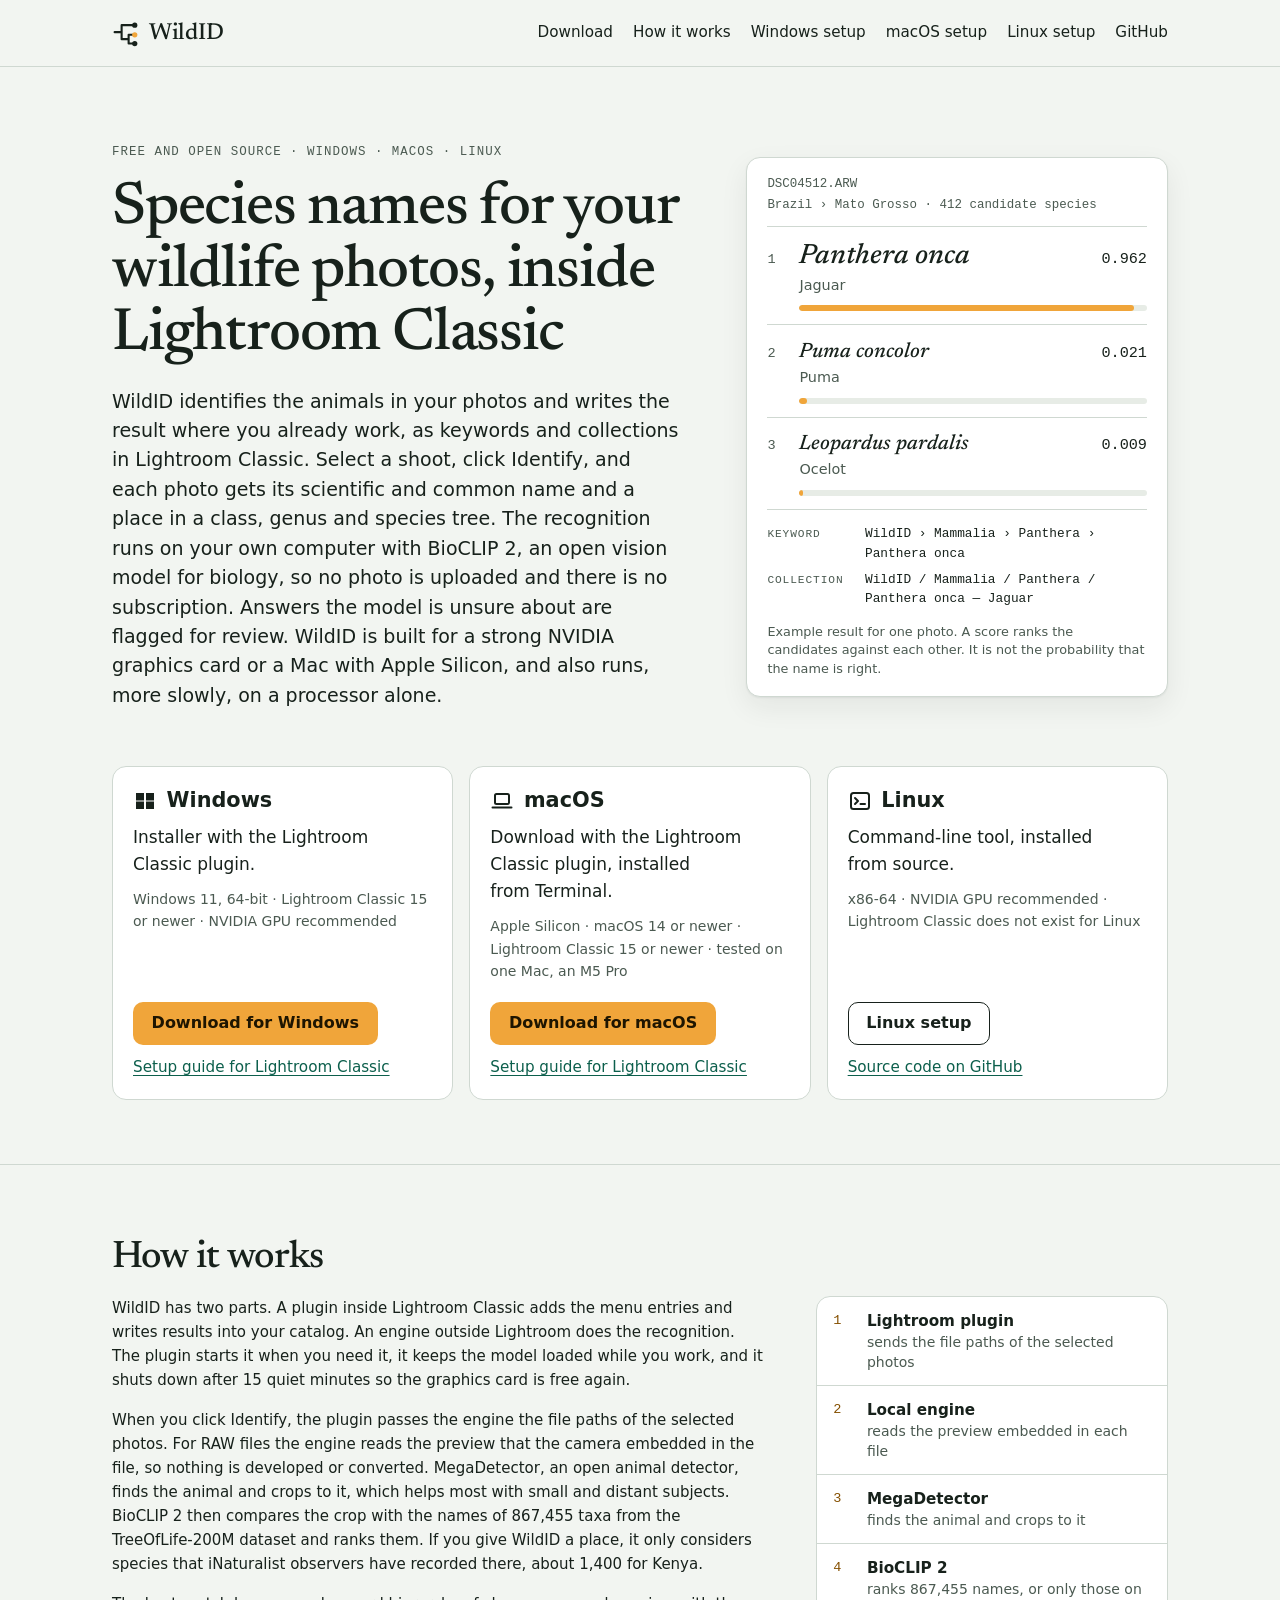
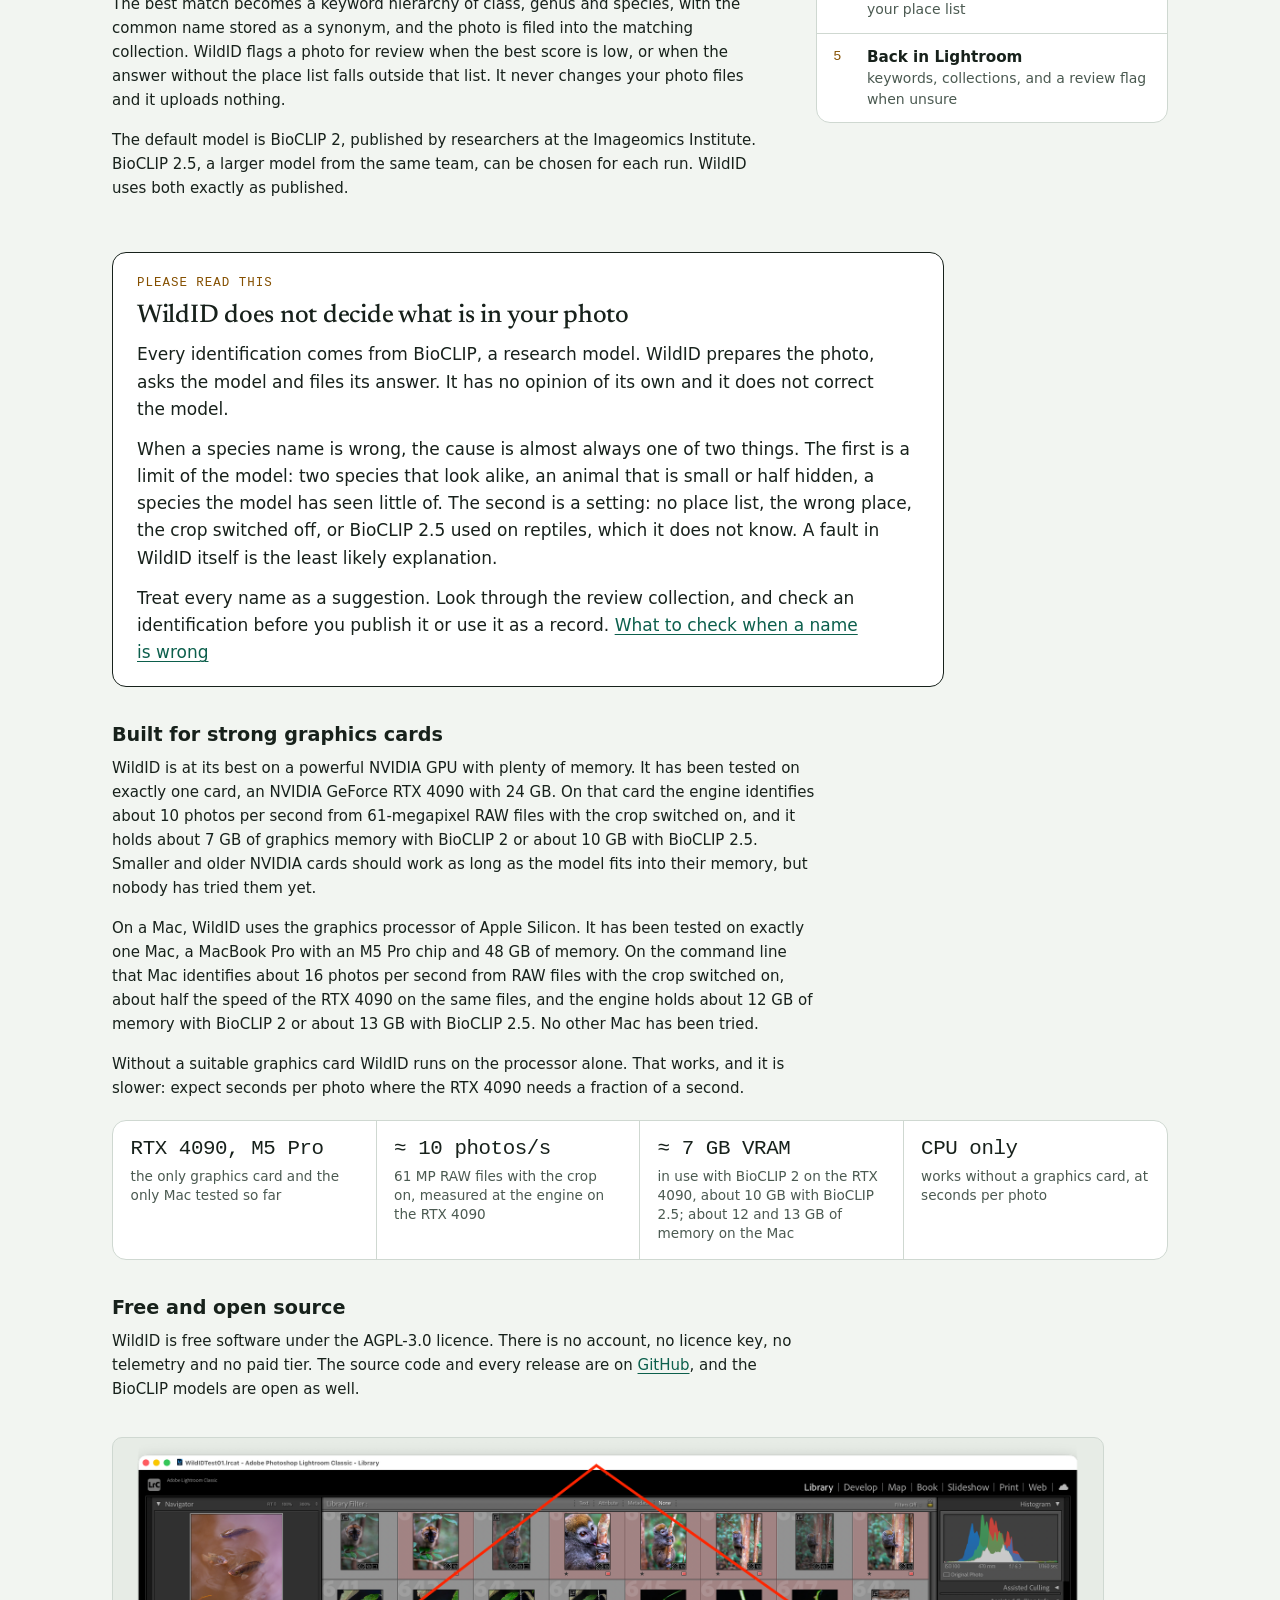
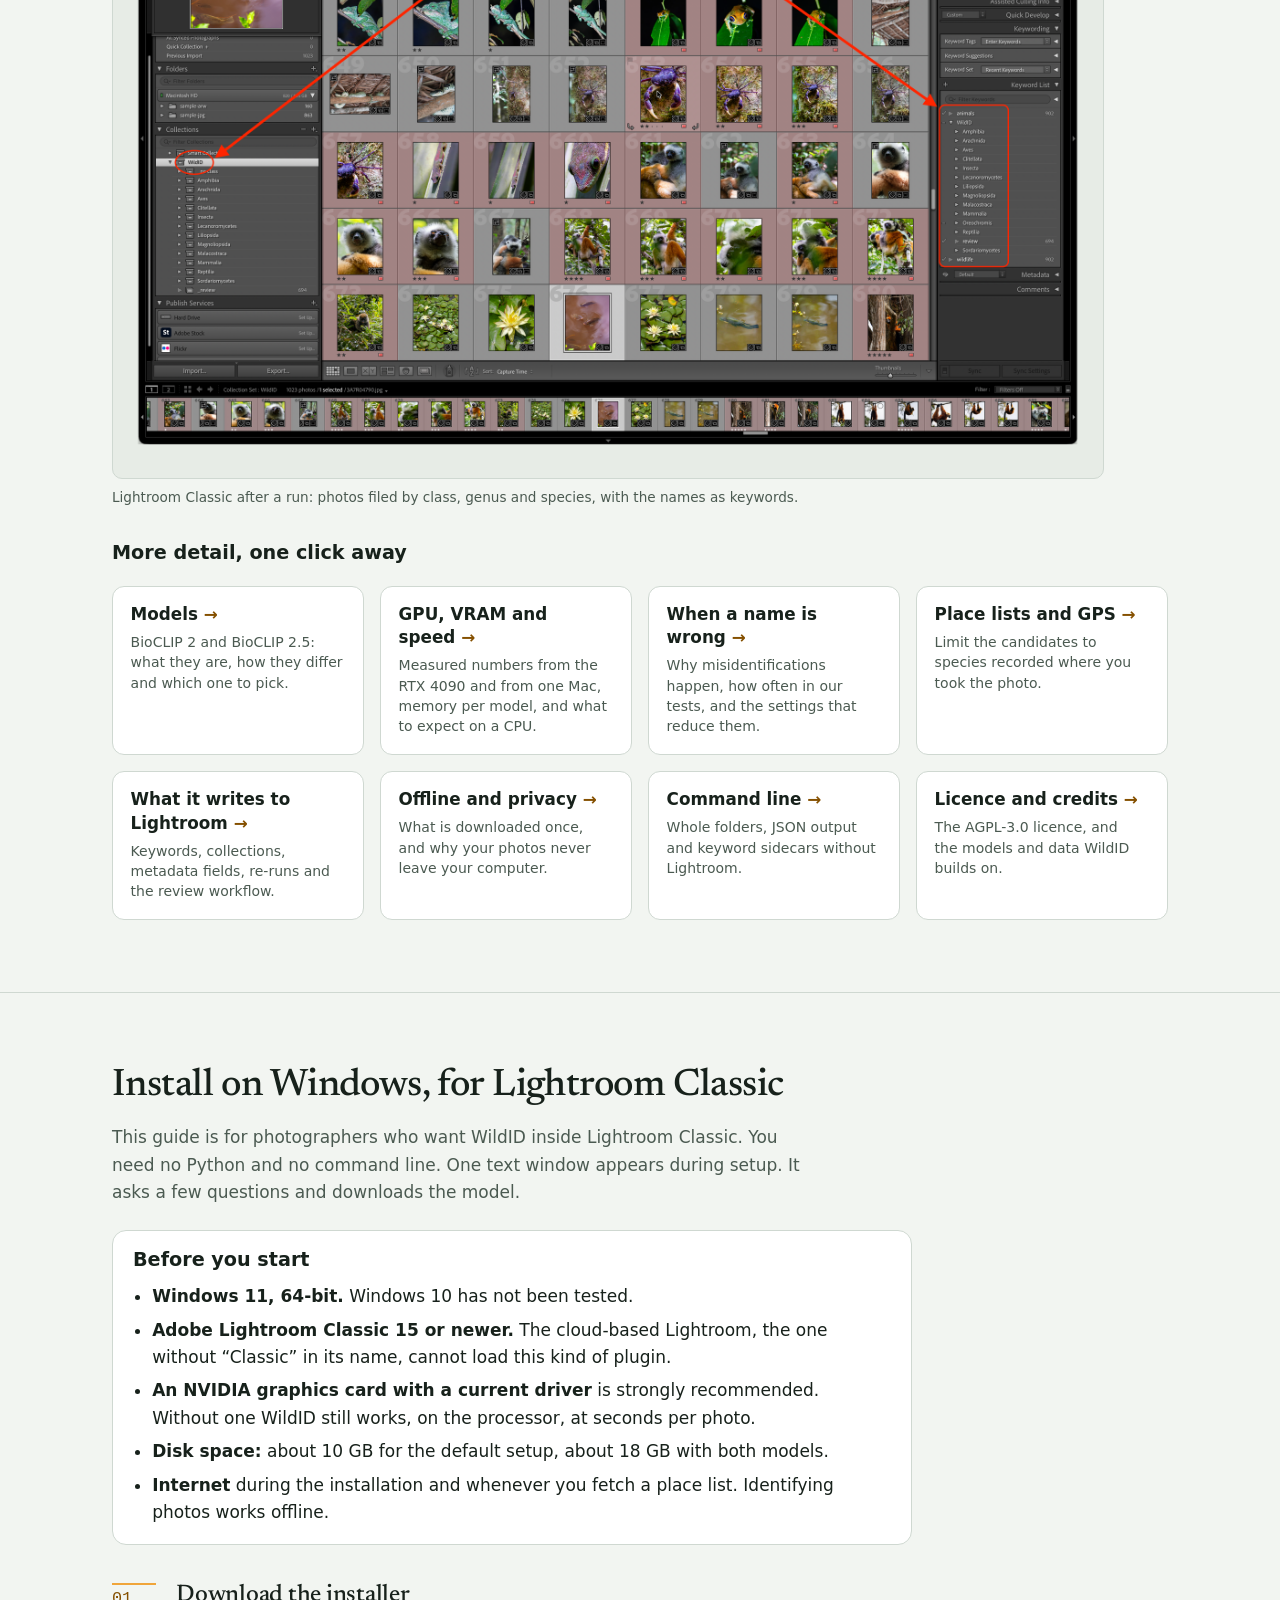
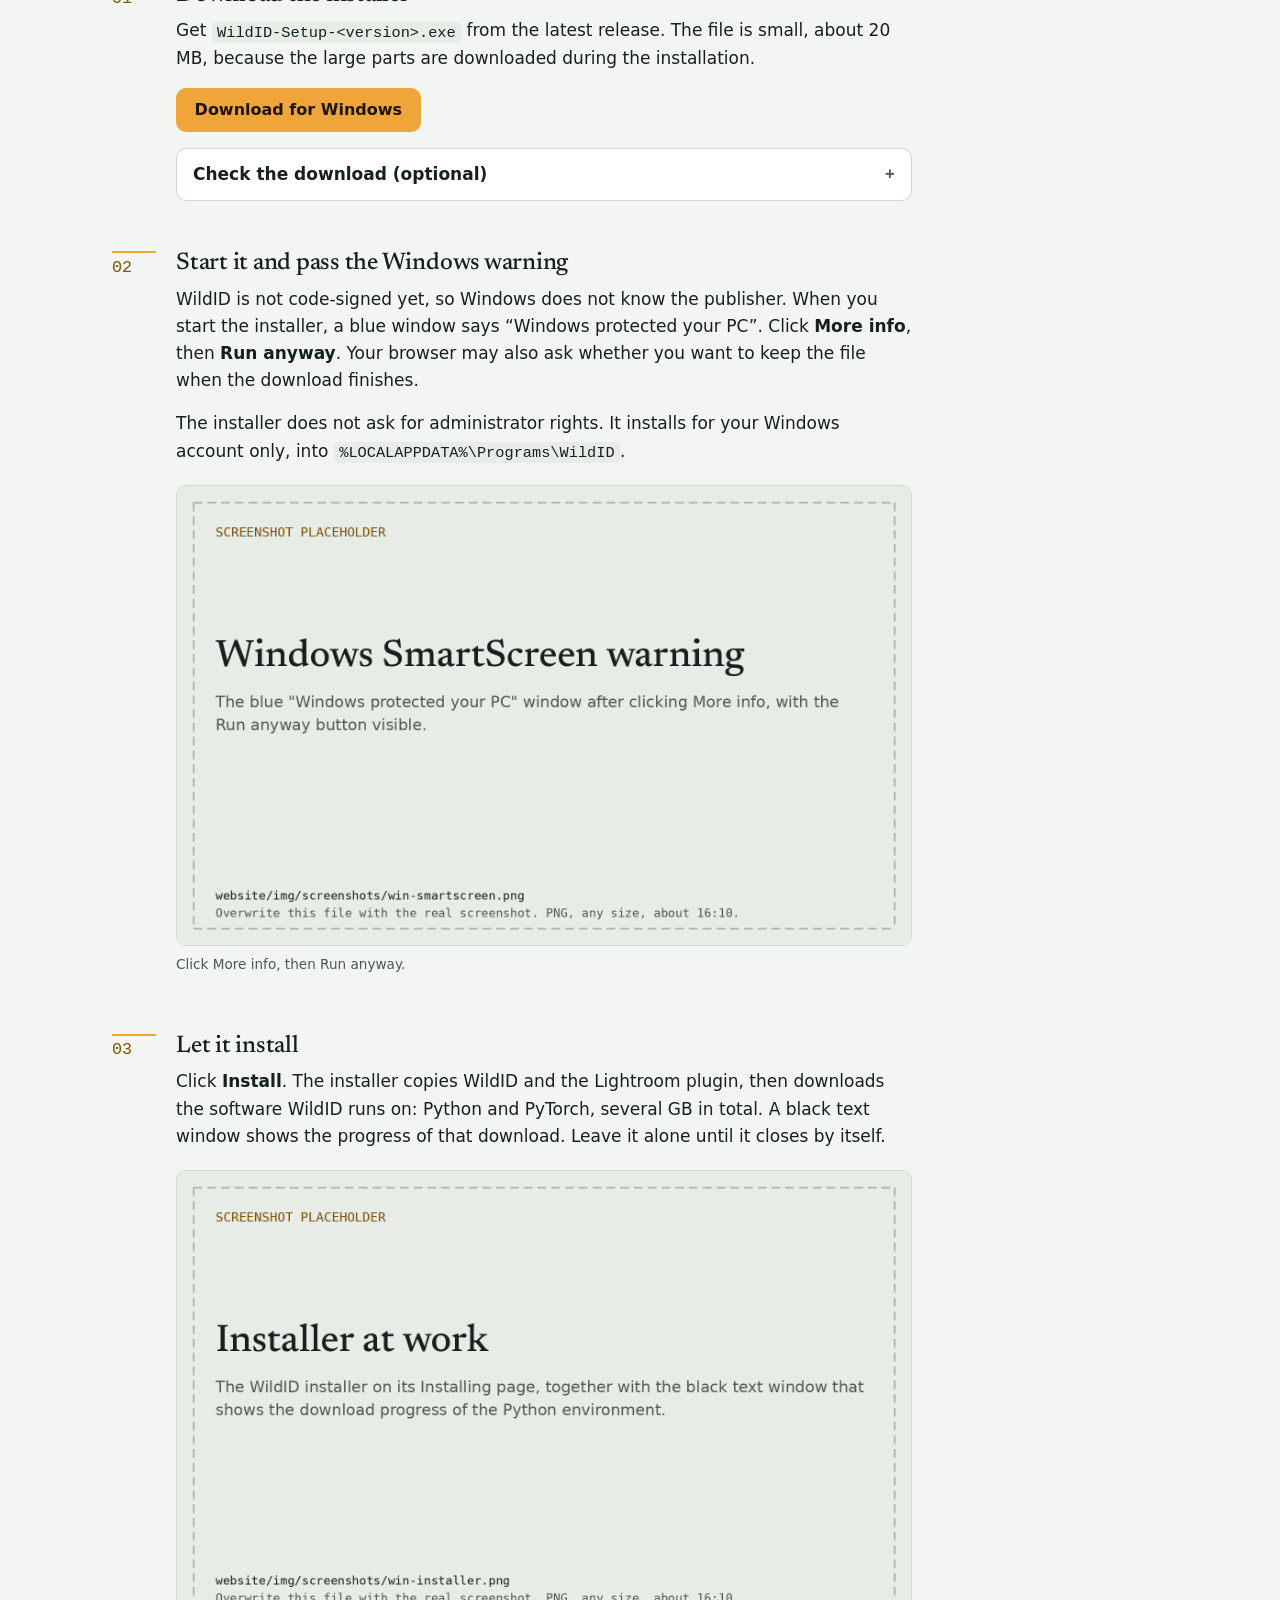
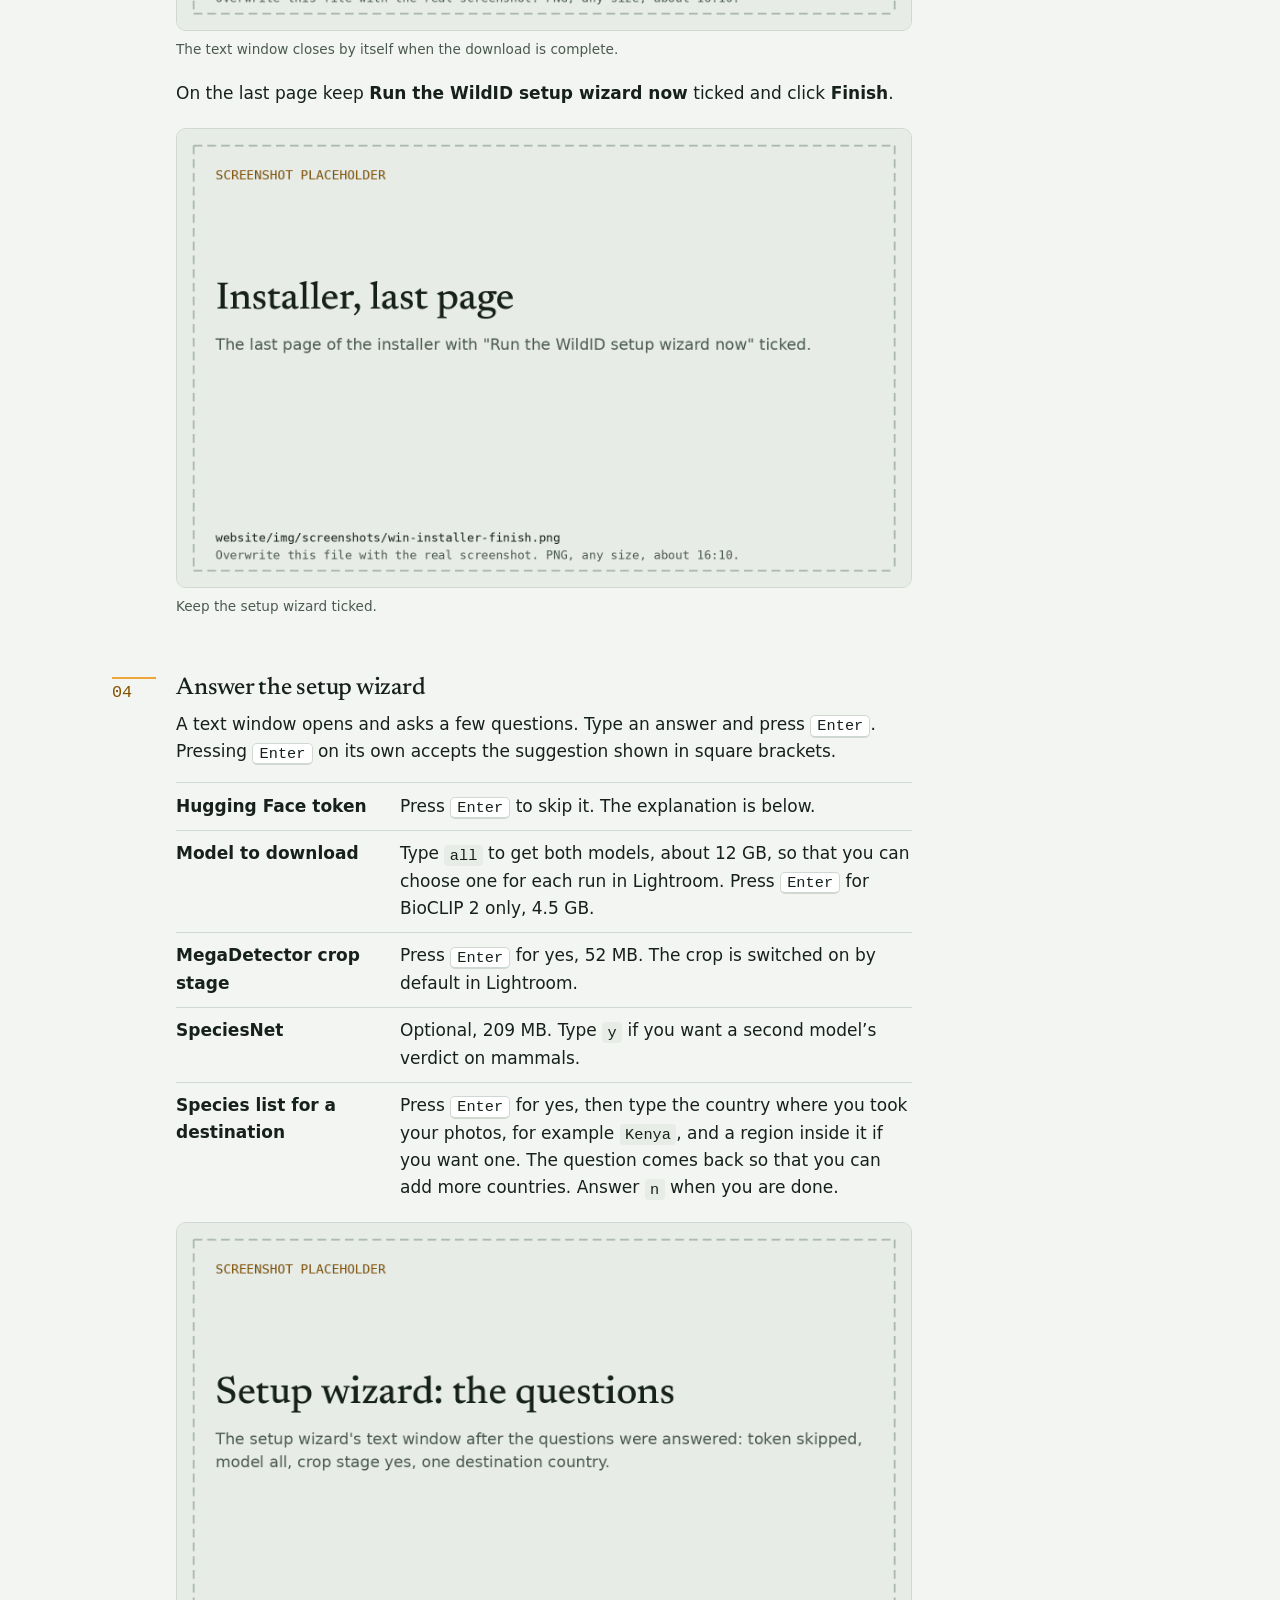
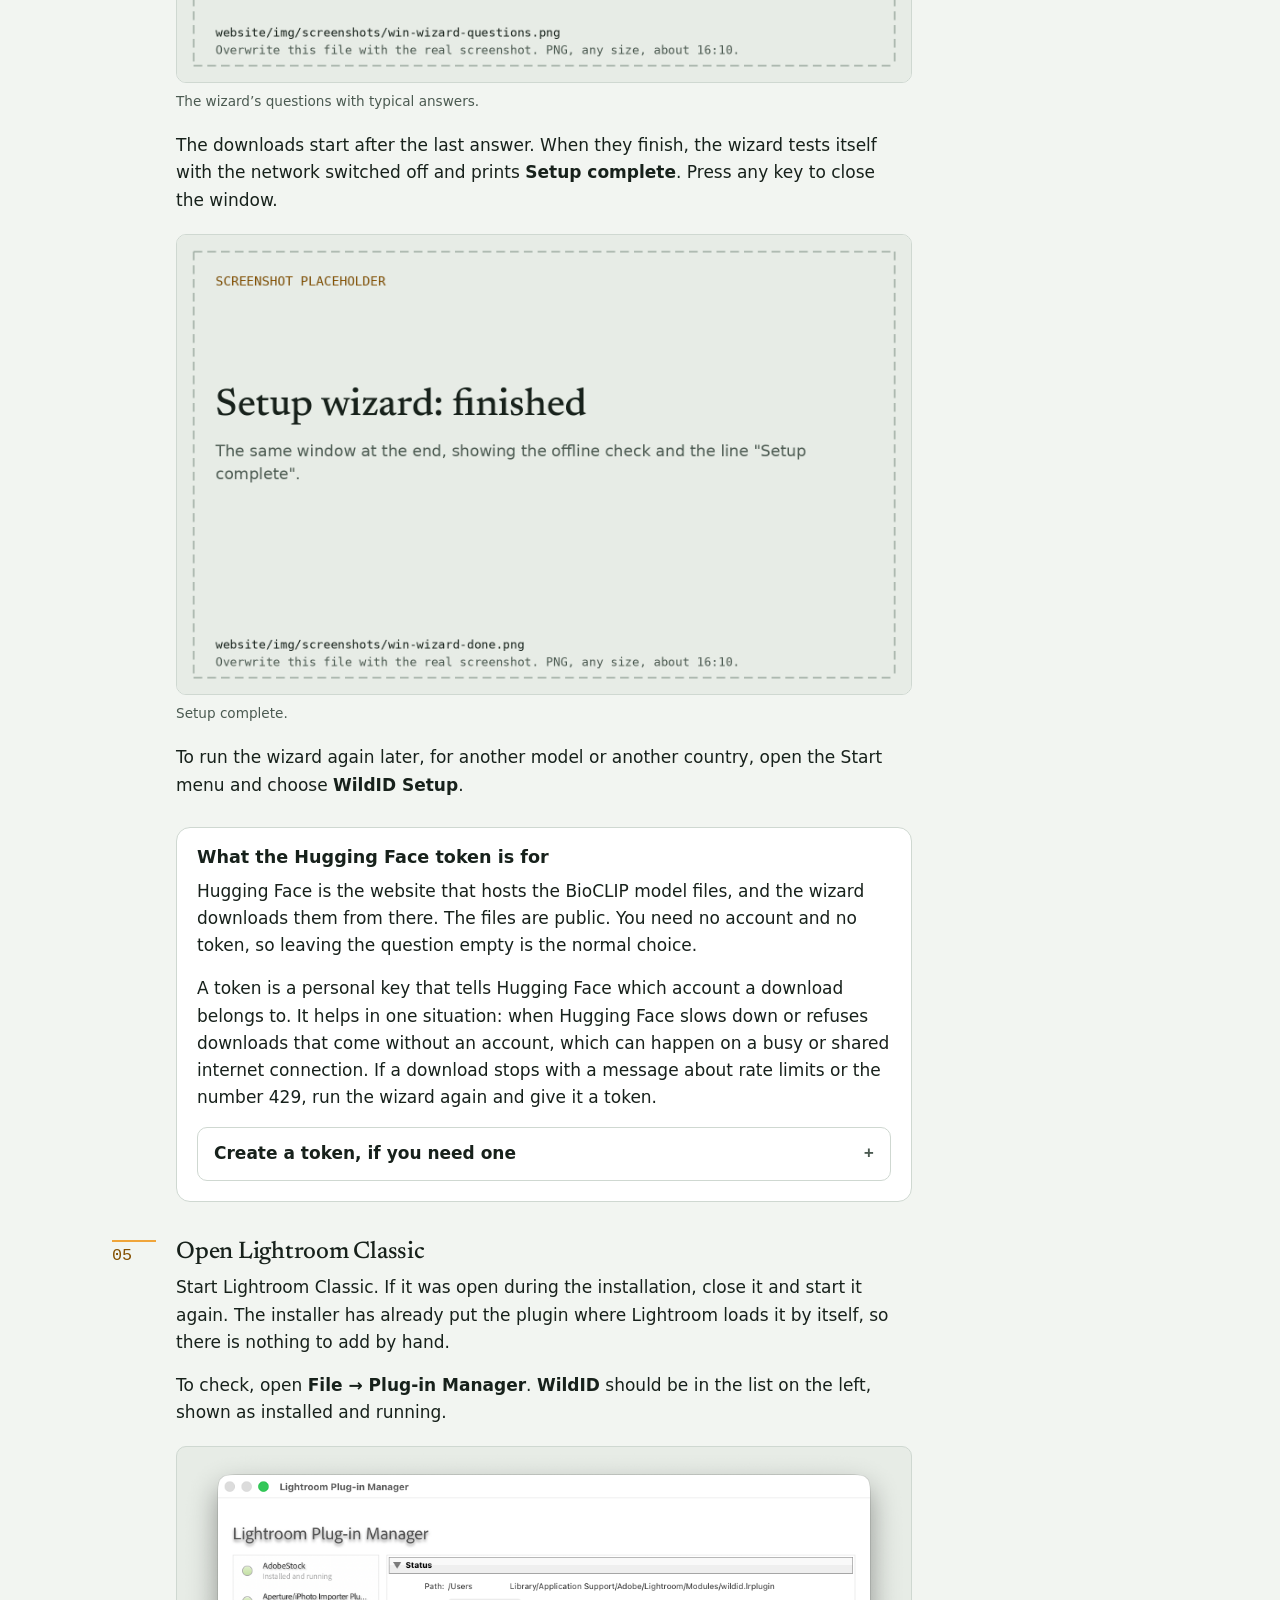
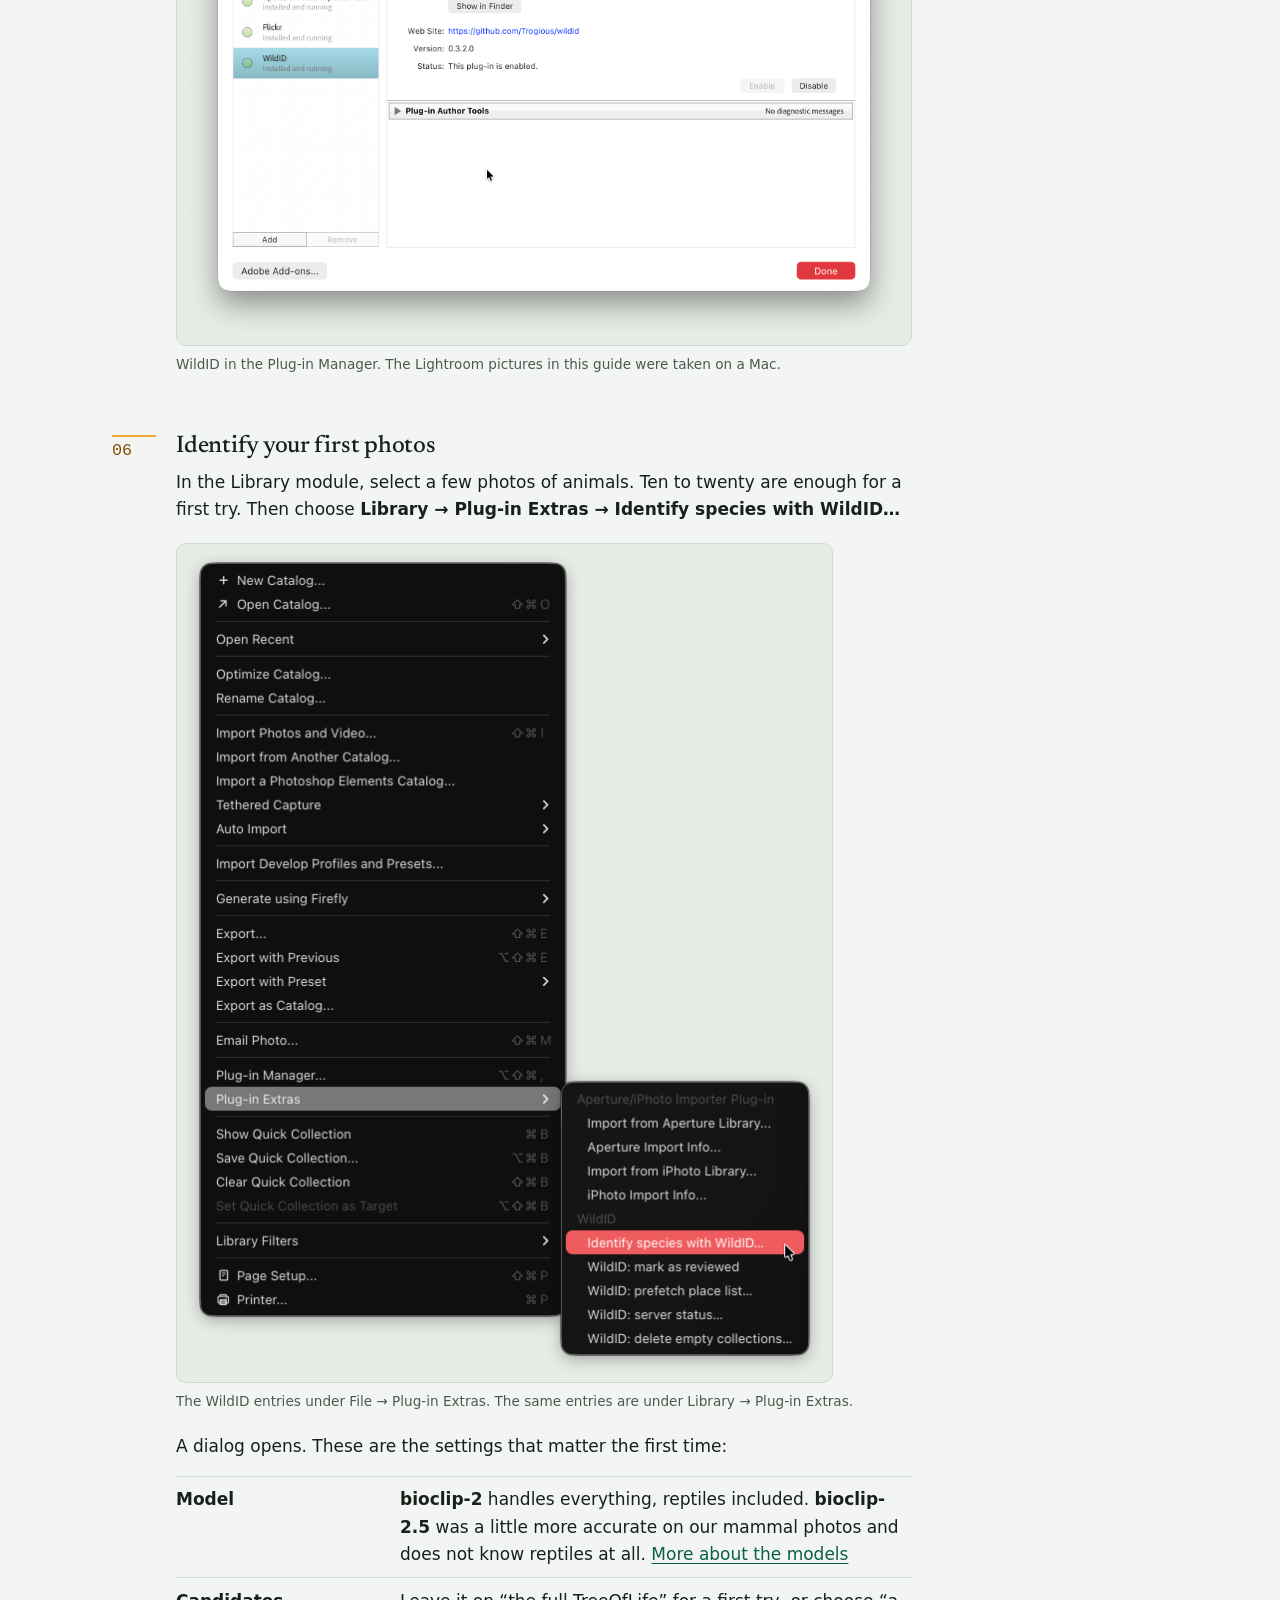
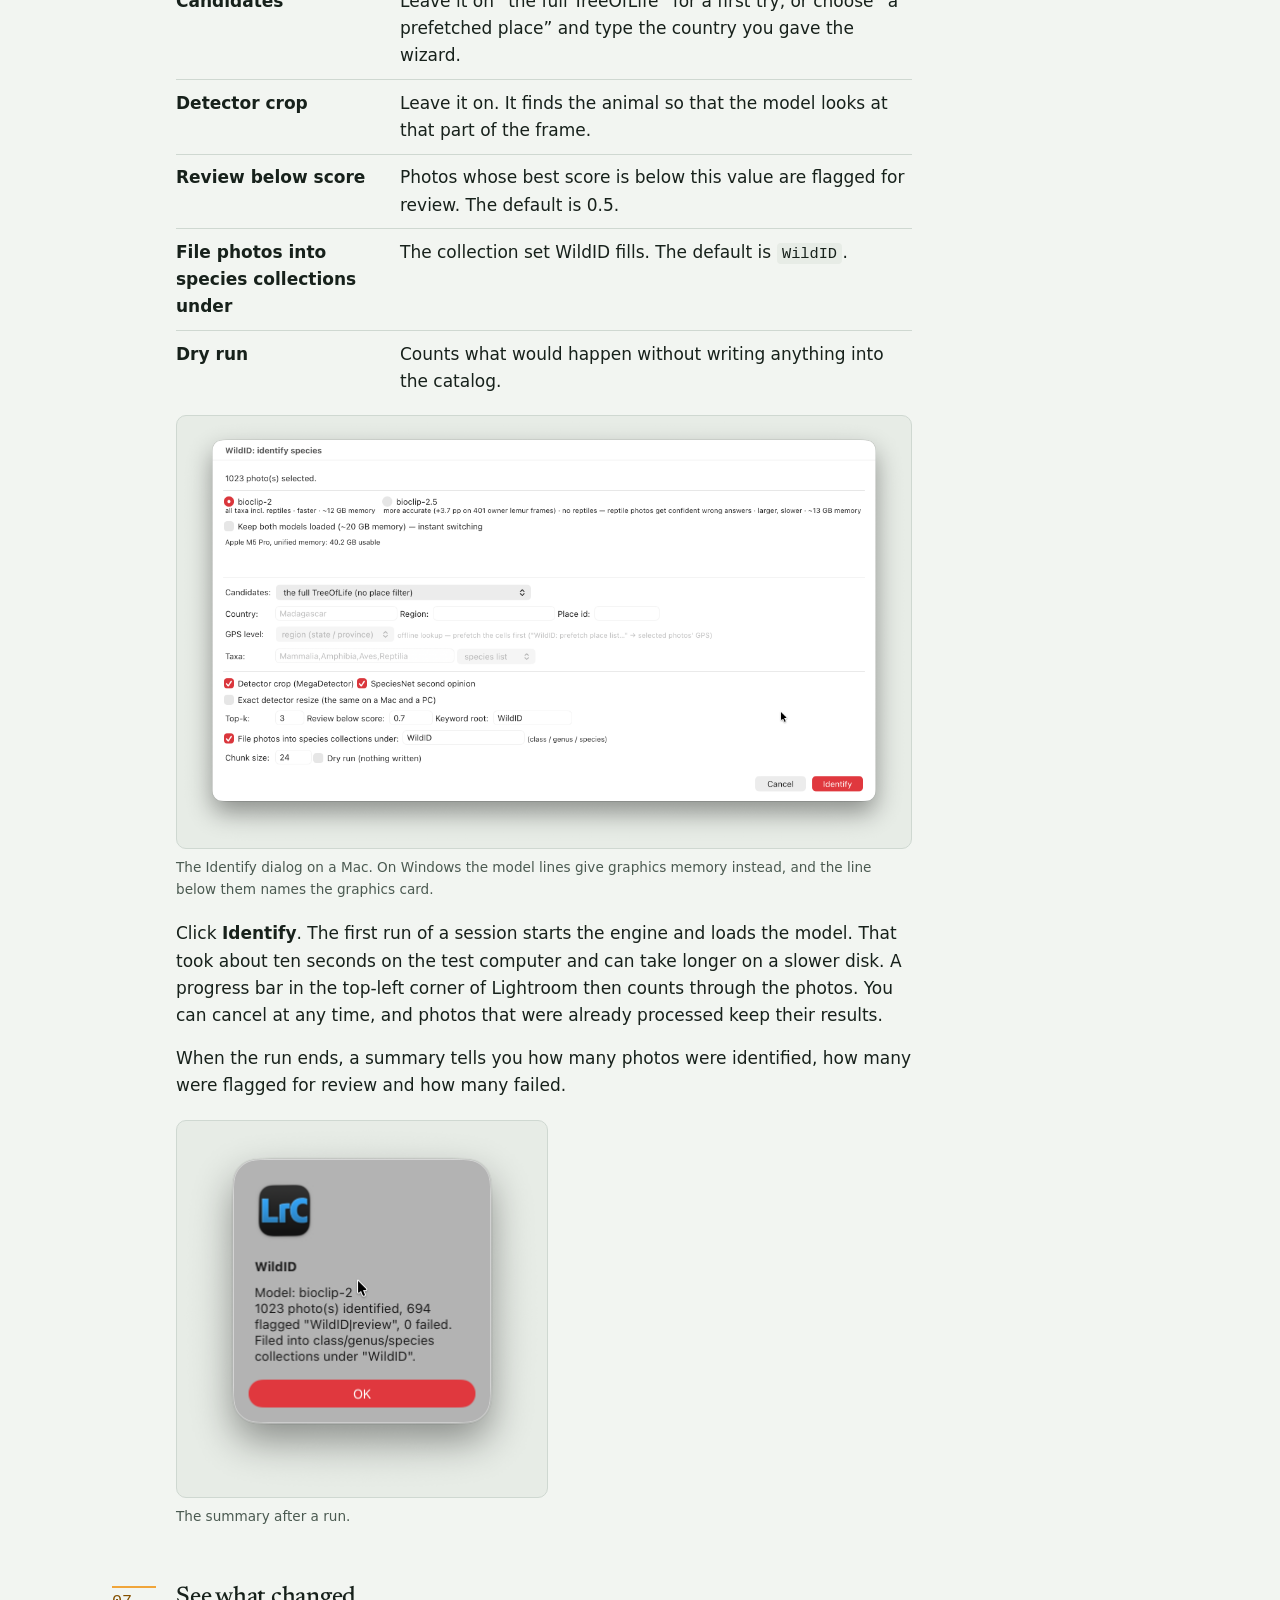
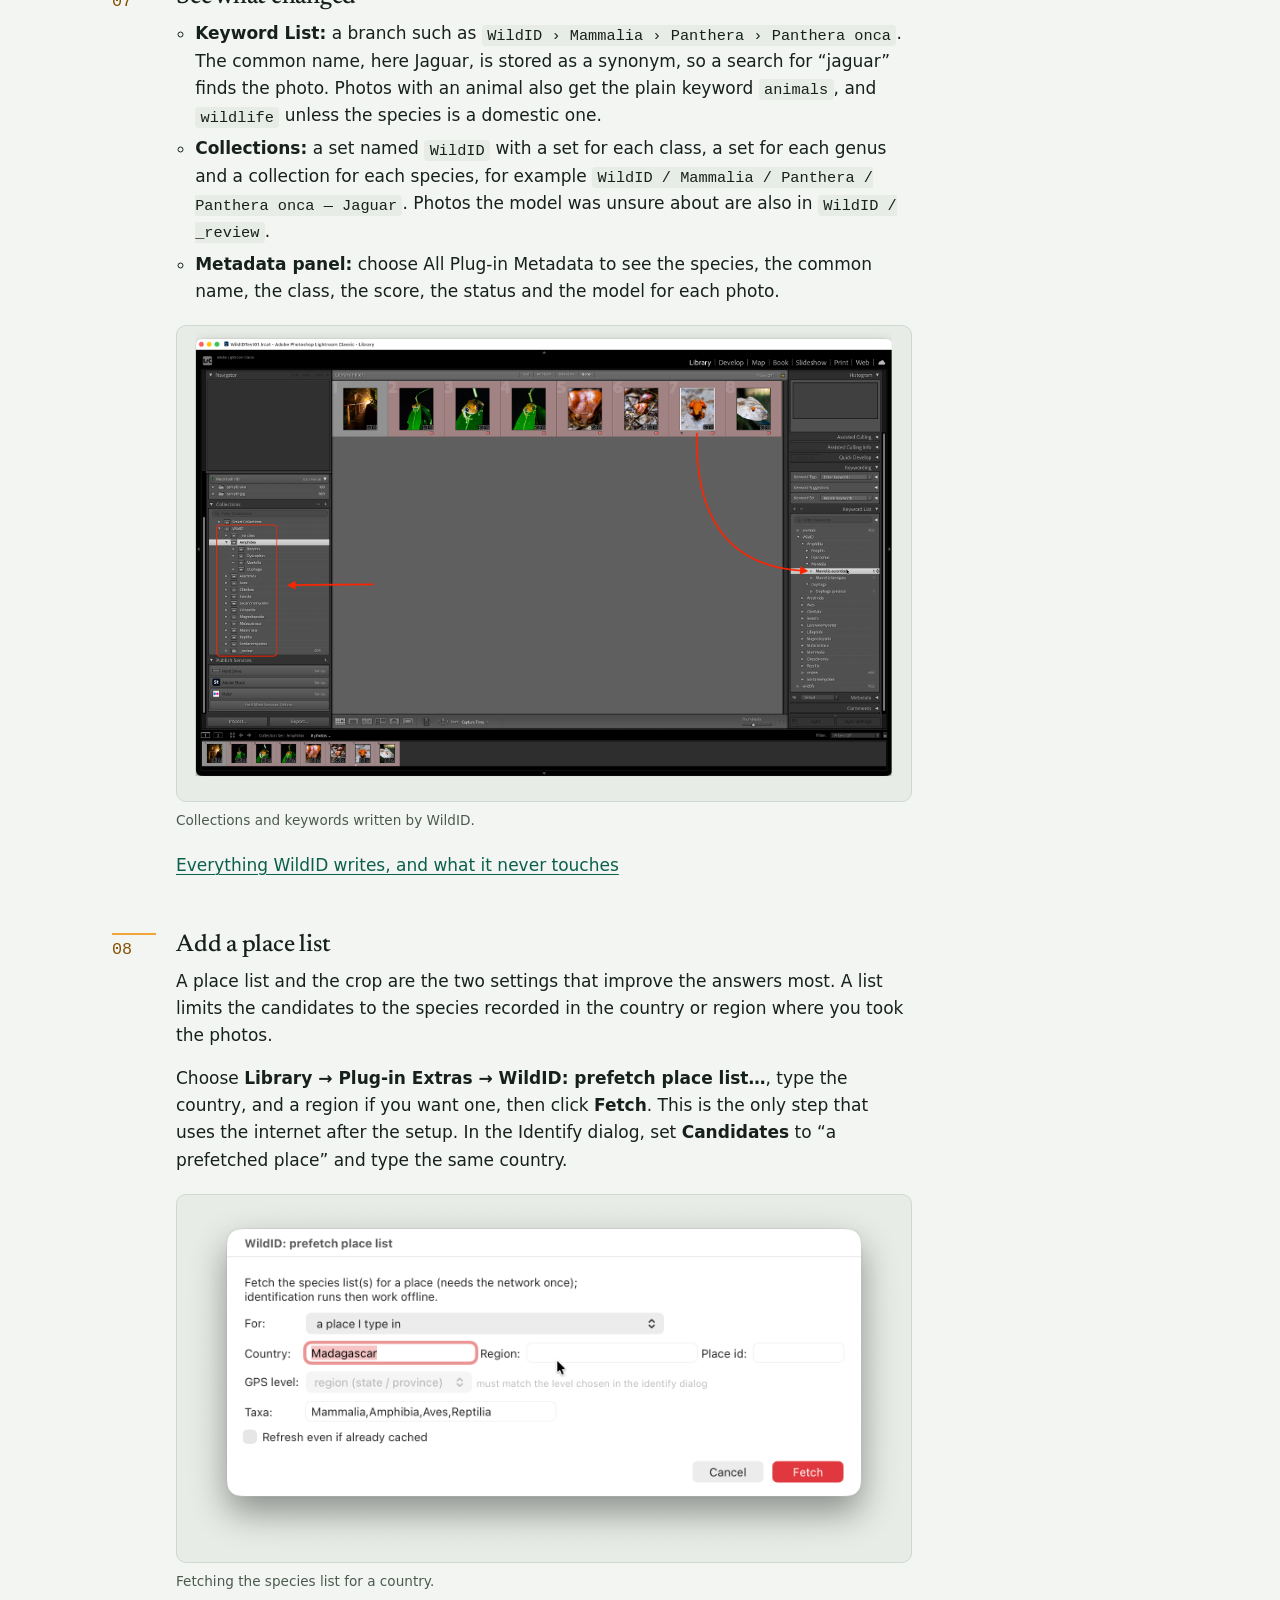
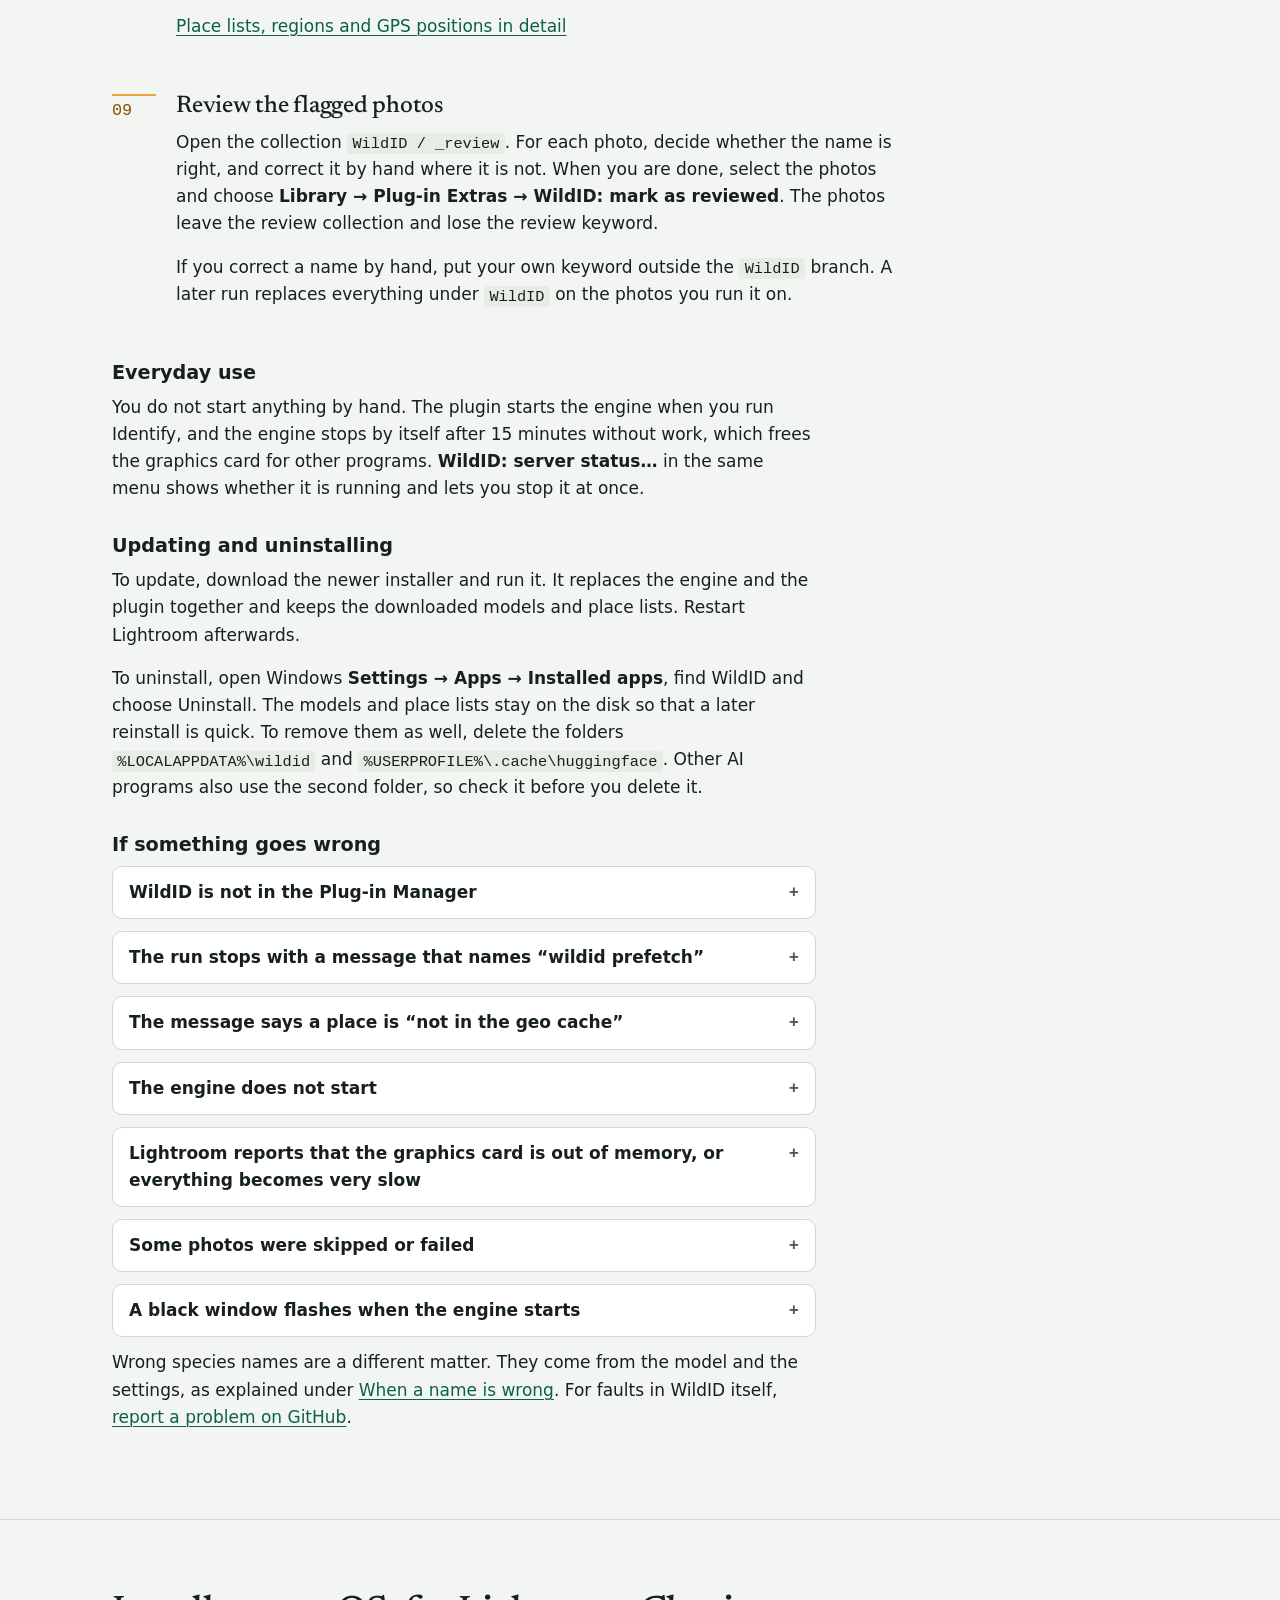
==== commit c2dedc4e: "Website: seven Lightroom screenshots from the Mac The owner's captures of 2026-11-20 replace the Lig" ====
--- a/website/index.html
+++ b/website/index.html
@@ -142,7 +142,7 @@
     </div>
 
     <figure class="shot shot-wide">
-      <img src="img/screenshots/lightroom-after-run.png" width="1600" height="1000" loading="lazy" decoding="async" alt="Lightroom Classic after a WildID run: the WildID collection tree with class, genus and species, and the species keywords on the selected photo">
+      <img src="img/screenshots/lightroom-after-run.png" width="2168" height="1402" loading="lazy" decoding="async" alt="Lightroom Classic on a Mac after a WildID run: on the left the WildID collection set with a set for each class and the review collection, on the right the Keyword List with the WildID branch, each marked with a red arrow">
       <figcaption>Lightroom Classic after a run: photos filed by class, genus and species, with the names as keywords.</figcaption>
     </figure>
 
@@ -257,8 +257,8 @@
         <p>Start Lightroom Classic. If it was open during the installation, close it and start it again. The installer has already put the plugin where Lightroom loads it by itself, so there is nothing to add by hand.</p>
         <p>To check, open <strong>File → Plug-in Manager</strong>. <strong>WildID</strong> should be in the list on the left, shown as installed and running.</p>
         <figure class="shot">
-          <img src="img/screenshots/lr-plugin-manager.png" width="1600" height="1000" loading="lazy" decoding="async" alt="The Lightroom Classic Plug-in Manager with WildID in the list, installed and running">
-          <figcaption>WildID in the Plug-in Manager.</figcaption>
+          <img src="img/screenshots/lr-plugin-manager.png" width="1002" height="680" loading="lazy" decoding="async" alt="The Lightroom Classic Plug-in Manager on a Mac with WildID in the list, installed and running">
+          <figcaption>WildID in the Plug-in Manager. The Lightroom pictures in this guide were taken on a Mac.</figcaption>
         </figure>
       </li>
 
@@ -266,8 +266,8 @@
         <h3>Identify your first photos</h3>
         <p>In the Library module, select a few photos of animals. Ten to twenty are enough for a first try. Then choose <strong>Library → Plug-in Extras → Identify species with WildID…</strong></p>
         <figure class="shot">
-          <img src="img/screenshots/lr-menu.png" width="1600" height="1000" loading="lazy" decoding="async" alt="The Library menu of Lightroom Classic with Plug-in Extras open and the five WildID entries">
-          <figcaption>The WildID entries under Library → Plug-in Extras. The same entries are under File → Plug-in Extras.</figcaption>
+          <img src="img/screenshots/lr-menu.png" width="657" height="840" loading="lazy" decoding="async" alt="The File menu of Lightroom Classic on a Mac with Plug-in Extras open and the five WildID entries">
+          <figcaption>The WildID entries under File → Plug-in Extras. The same entries are under Library → Plug-in Extras.</figcaption>
         </figure>
         <p>A dialog opens. These are the settings that matter the first time:</p>
         <dl class="options">
@@ -279,13 +279,13 @@
           <div><dt>Dry run</dt><dd>Counts what would happen without writing anything into the catalog.</dd></div>
         </dl>
         <figure class="shot">
-          <img src="img/screenshots/lr-identify-dialog.png" width="1600" height="1000" loading="lazy" decoding="async" alt="The WildID identify dialog in Lightroom Classic with the model choice, the candidates menu, the crop option and the collection set">
-          <figcaption>The Identify dialog.</figcaption>
+          <img src="img/screenshots/lr-identify-dialog.png" width="1159" height="682" loading="lazy" decoding="async" alt="The WildID identify dialog in Lightroom Classic on a Mac, with the model choice, the candidates menu, the crop option and the collection set">
+          <figcaption>The Identify dialog on a Mac. On Windows the model lines give graphics memory instead, and the line below them names the graphics card.</figcaption>
         </figure>
         <p>Click <strong>Identify</strong>. The first run of a session starts the engine and loads the model. That took about ten seconds on the test computer and can take longer on a slower disk. A progress bar in the top-left corner of Lightroom then counts through the photos. You can cancel at any time, and photos that were already processed keep their results.</p>
         <p>When the run ends, a summary tells you how many photos were identified, how many were flagged for review and how many failed.</p>
         <figure class="shot">
-          <img src="img/screenshots/lr-summary.png" width="1600" height="1000" loading="lazy" decoding="async" alt="The WildID summary after a run, with the number of photos identified, flagged for review and failed">
+          <img src="img/screenshots/lr-summary.png" width="372" height="378" loading="lazy" decoding="async" alt="The WildID summary after a run, with the number of photos identified, flagged for review and failed">
           <figcaption>The summary after a run.</figcaption>
         </figure>
       </li>
@@ -298,8 +298,8 @@
           <li><strong>Metadata panel:</strong> choose All Plug-in Metadata to see the species, the common name, the class, the score, the status and the model for each photo.</li>
         </ul>
         <figure class="shot">
-          <img src="img/screenshots/lr-results-panels.png" width="1600" height="1000" loading="lazy" decoding="async" alt="Lightroom Classic panels after a run: the WildID collection tree, the Keyword List with the WildID branch and the WildID fields in the Metadata panel">
-          <figcaption>Collections, keywords and metadata written by WildID.</figcaption>
+          <img src="img/screenshots/lr-results-panels.png" width="2168" height="1402" loading="lazy" decoding="async" alt="Lightroom Classic on a Mac after a run: the WildID collection tree opened down to the genus sets under Amphibia, and the Keyword List with the WildID branch opened down to species">
+          <figcaption>Collections and keywords written by WildID.</figcaption>
         </figure>
         <p><a href="lightroom.html">Everything WildID writes, and what it never touches</a></p>
       </li>
@@ -309,7 +309,7 @@
         <p>A place list and the crop are the two settings that improve the answers most. A list limits the candidates to the species recorded in the country or region where you took the photos.</p>
         <p>Choose <strong>Library → Plug-in Extras → WildID: prefetch place list…</strong>, type the country, and a region if you want one, then click <strong>Fetch</strong>. This is the only step that uses the internet after the setup. In the Identify dialog, set <strong>Candidates</strong> to &ldquo;a prefetched place&rdquo; and type the same country.</p>
         <figure class="shot">
-          <img src="img/screenshots/lr-prefetch-dialog.png" width="1600" height="1000" loading="lazy" decoding="async" alt="The WildID prefetch place list dialog with a country typed in and the Fetch button">
+          <img src="img/screenshots/lr-prefetch-dialog.png" width="826" height="413" loading="lazy" decoding="async" alt="The WildID prefetch place list dialog with a country typed in and the Fetch button">
           <figcaption>Fetching the species list for a country.</figcaption>
         </figure>
         <p><a href="places.html">Place lists, regions and GPS positions in detail</a></p>
--- a/website/css/site.css
+++ b/website/css/site.css
@@ -301,7 +301,7 @@
 .options dd { margin: 0; }
 
 .shot { margin: 1.25rem 0; }
-.shot img { display: block; width: 100%; border: 1px solid var(--line); border-radius: 10px; background: var(--surface-2); }
+.shot img { display: block; border: 1px solid var(--line); border-radius: 10px; background: var(--surface-2); }
 .shot figcaption { margin-top: 0.5rem; font-size: 0.85rem; color: var(--ink-2); }
 .shot-wide { max-width: 62rem; margin: 2.25rem 0 0; }
 
